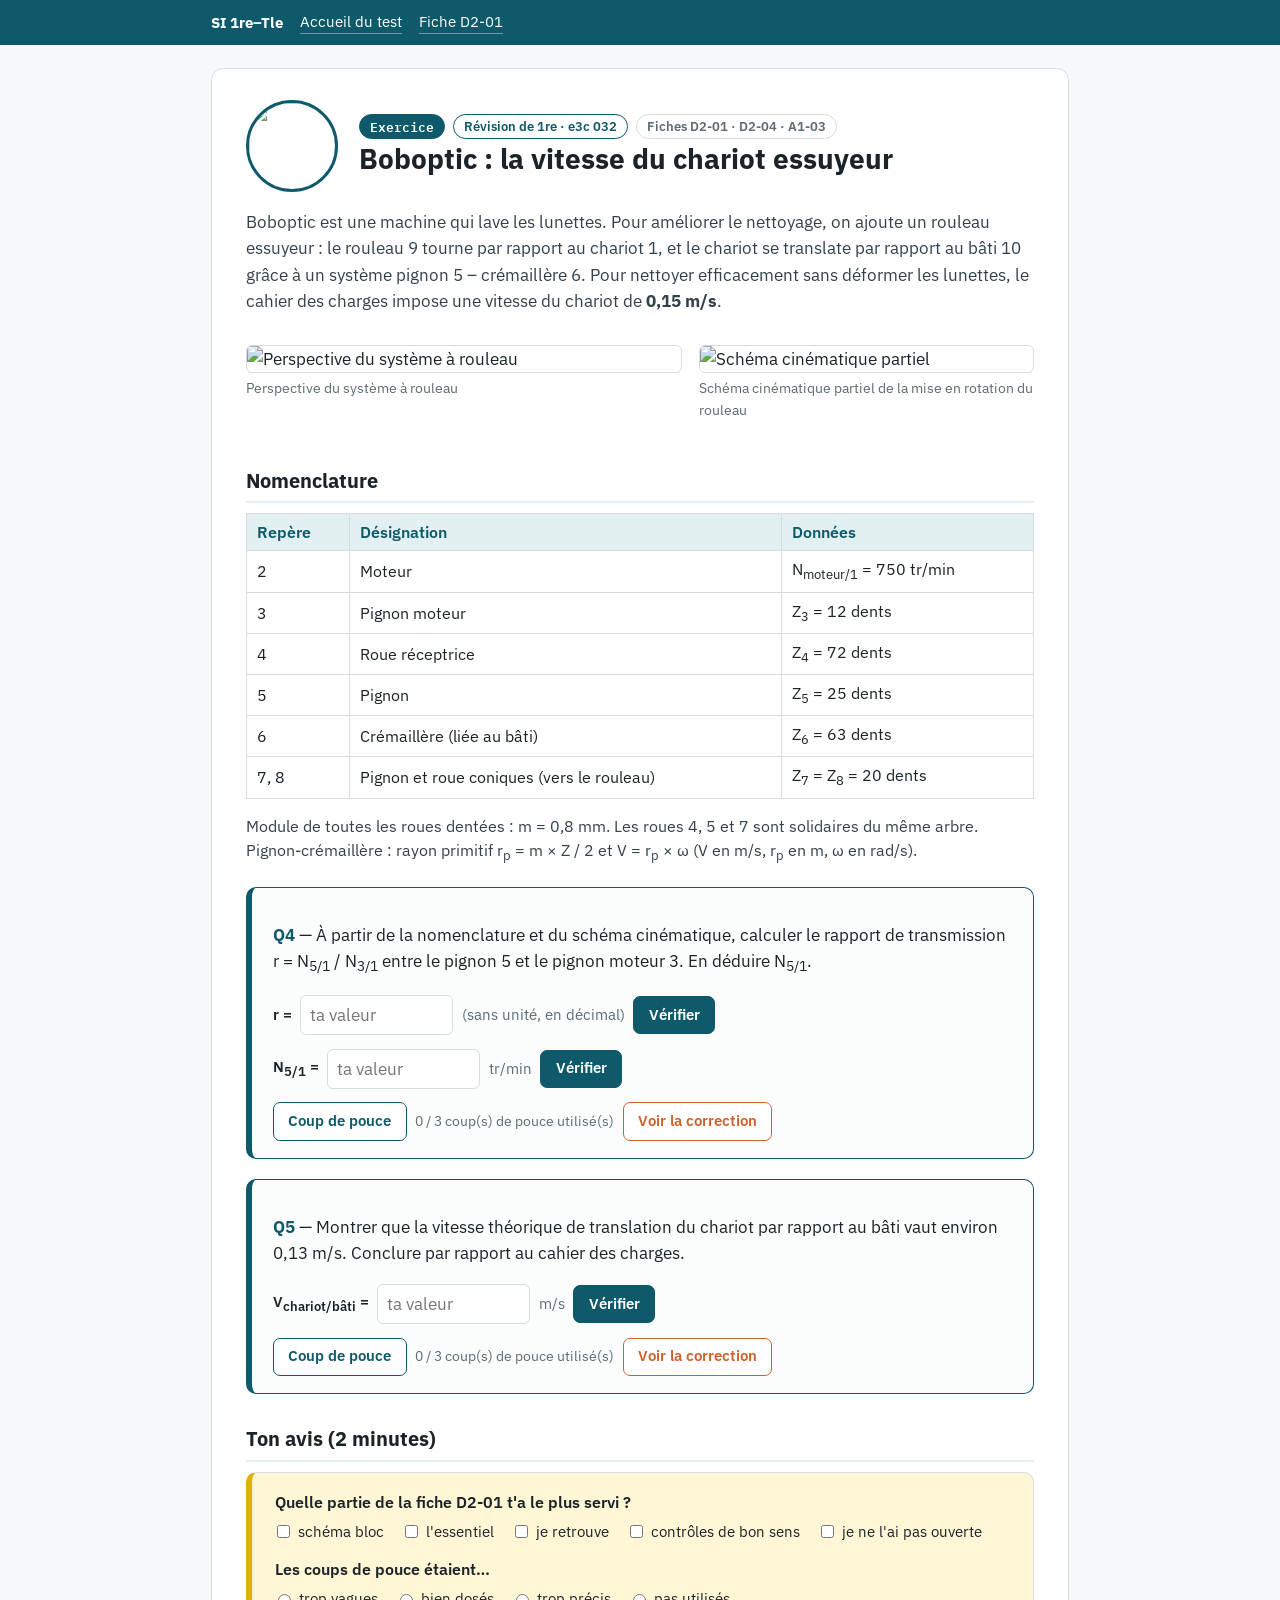
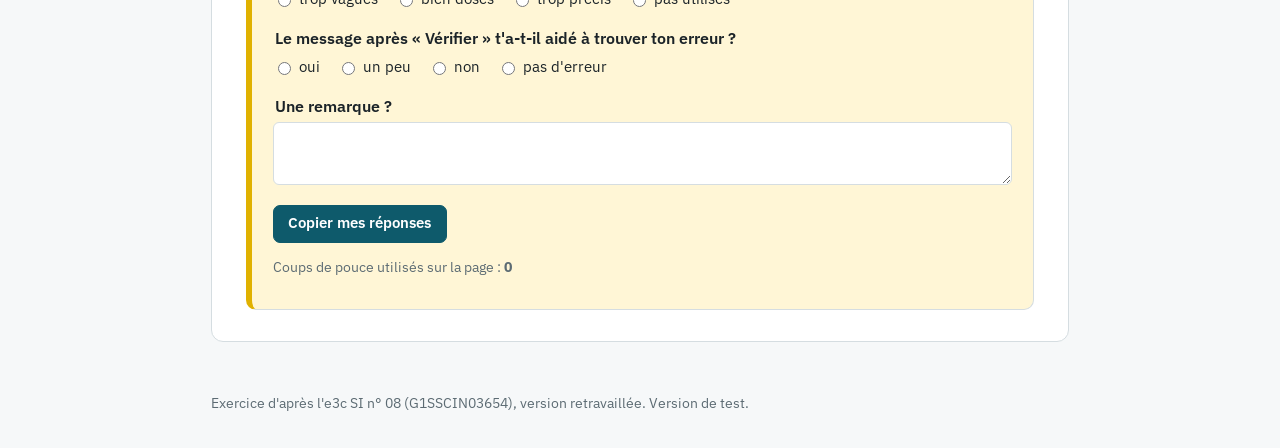
==== exo-boboptic.html @ 09e02494 "Add files via upload" ====
<!DOCTYPE html>
<html lang="fr">
<head>
<meta charset="utf-8">
<meta name="viewport" content="width=device-width, initial-scale=1">
<title>Exercice — Boboptic : vitesse du chariot</title>
<link href="https://fonts.googleapis.com/css2?family=IBM+Plex+Sans:wght@400;600;700&family=IBM+Plex+Mono:wght@500&display=swap" rel="stylesheet">
<link rel="stylesheet" href="exo.css">
</head>
<body>
<header class="top"><div class="top-in"><span class="brand">SI 1re–Tle</span><a href="index.html">Accueil du test</a><a href="fiche-d2-01.html">Fiche D2-01</a></div></header>
<main><article class="sheet">

  <div class="hero">
    <img class="avatar" src="img/android_exercice.jpg" alt="">
    <div>
      <div class="badges"><span class="badge id code">Exercice</span><span class="badge type">Révision de 1re · e3c 032</span><span class="badge">Fiches D2-01 · D2-04 · A1-03</span></div>
      <h1>Boboptic : la vitesse du chariot essuyeur</h1>
    </div>
  </div>

  <p class="context">Boboptic est une machine qui lave les lunettes. Pour améliorer le nettoyage, on ajoute un rouleau essuyeur : le rouleau 9 tourne par rapport au chariot 1, et le chariot se translate par rapport au bâti 10 grâce à un système pignon 5 – crémaillère 6. Pour nettoyer efficacement sans déformer les lunettes, le cahier des charges impose une vitesse du chariot de <b>0,15 m/s</b>.</p>

  <div class="figs">
    <figure><img src="img/boboptic_perspective.png" alt="Perspective du système à rouleau"><figcaption>Perspective du système à rouleau</figcaption></figure>
    <figure><img src="img/boboptic_schema.png" alt="Schéma cinématique partiel"><figcaption>Schéma cinématique partiel de la mise en rotation du rouleau</figcaption></figure>
  </div>

  <h2>Nomenclature</h2>
  <table class="data">
    <tr><th>Repère</th><th>Désignation</th><th>Données</th></tr>
    <tr><td>2</td><td>Moteur</td><td>N<sub>moteur/1</sub> = 750 tr/min</td></tr>
    <tr><td>3</td><td>Pignon moteur</td><td>Z<sub>3</sub> = 12 dents</td></tr>
    <tr><td>4</td><td>Roue réceptrice</td><td>Z<sub>4</sub> = 72 dents</td></tr>
    <tr><td>5</td><td>Pignon</td><td>Z<sub>5</sub> = 25 dents</td></tr>
    <tr><td>6</td><td>Crémaillère (liée au bâti)</td><td>Z<sub>6</sub> = 63 dents</td></tr>
    <tr><td>7, 8</td><td>Pignon et roue coniques (vers le rouleau)</td><td>Z<sub>7</sub> = Z<sub>8</sub> = 20 dents</td></tr>
  </table>
  <p class="context" style="font-size:.92rem">Module de toutes les roues dentées : m = 0,8 mm. Les roues 4, 5 et 7 sont solidaires du même arbre. Pignon-crémaillère : rayon primitif r<sub>p</sub> = m × Z / 2 et V = r<sub>p</sub> × ω (V en m/s, r<sub>p</sub> en m, ω en rad/s).</p>

  <!-- Q4 -->
  <section class="question" data-q="q4">
    <p><span class="qn">Q4</span> — À partir de la nomenclature et du schéma cinématique, calculer le rapport de transmission r = N<sub>5/1</sub> / N<sub>3/1</sub> entre le pignon 5 et le pignon moteur 3. En déduire N<sub>5/1</sub>.</p>
    <div class="answer">
      <label for="r4">r =</label><input id="r4" data-k="r" inputmode="decimal" placeholder="ta valeur"><span class="unit">(sans unité, en décimal)</span>
      <button class="btn check-btn" type="button" data-k="r">Vérifier</button>
    </div>
    <div class="answer">
      <label for="n5">N<sub>5/1</sub> =</label><input id="n5" data-k="n5" inputmode="decimal" placeholder="ta valeur"><span class="unit">tr/min</span>
      <button class="btn check-btn" type="button" data-k="n5">Vérifier</button>
    </div>
    <div class="tools">
      <button class="btn ghost hint-btn" type="button">Coup de pouce</button><span class="counter hint-count"></span>
      <button class="btn warn corr-btn" type="button">Voir la correction</button>
    </div>
    <div class="feedback"></div>
    <div class="correction">
      <h3>Correction</h3>
      <ol>
        <li>Le pignon moteur 3 (12 dents) entraîne la roue 4 (72 dents). La roue 4 est solidaire du pignon 5 : N<sub>5/1</sub> = N<sub>4/1</sub>.</li>
        <li><math><mi>r</mi><mo>=</mo><mfrac><msub><mi>N</mi><mrow><mn>5</mn><mo>/</mo><mn>1</mn></mrow></msub><msub><mi>N</mi><mrow><mn>3</mn><mo>/</mo><mn>1</mn></mrow></msub></mfrac><mo>=</mo><mfrac><msub><mi>Z</mi><mn>3</mn></msub><msub><mi>Z</mi><mn>4</mn></msub></mfrac><mo>=</mo><mfrac><mn>12</mn><mn>72</mn></mfrac><mo>=</mo><mfrac><mn>1</mn><mn>6</mn></mfrac><mo>≈</mo><mn>0,167</mn></math></li>
        <li><math><msub><mi>N</mi><mrow><mn>5</mn><mo>/</mo><mn>1</mn></mrow></msub><mo>=</mo><mi>r</mi><mo>×</mo><msub><mi>N</mi><mrow><mn>3</mn><mo>/</mo><mn>1</mn></mrow></msub><mo>=</mo><mfrac><mn>1</mn><mn>6</mn></mfrac><mo>×</mo><mn>750</mn><mo>=</mo><mn>125</mn><mtext> tr/min</mtext></math></li>
      </ol>
      <div class="check"><b>✓ Contrôle de bon sens :</b> r &lt; 1 et le pignon 5 tourne moins vite que le moteur (125 &lt; 750 tr/min) : c'est un réducteur, cohérent avec une petite roue (12 dents) qui entraîne une grande (72 dents).</div>
      <p class="renvoi">Pour revoir : <a href="fiche-d2-01.html#formules">fiche D2-01, formule F1</a> · <a href="fiche-d2-01.html#controles">contrôle K1</a></p>
    </div>
  </section>

  <!-- Q5 -->
  <section class="question" data-q="q5">
    <p><span class="qn">Q5</span> — Montrer que la vitesse théorique de translation du chariot par rapport au bâti vaut environ 0,13 m/s. Conclure par rapport au cahier des charges.</p>
    <div class="answer">
      <label for="v5">V<sub>chariot/bâti</sub> =</label><input id="v5" data-k="v" inputmode="decimal" placeholder="ta valeur"><span class="unit">m/s</span>
      <button class="btn check-btn" type="button" data-k="v">Vérifier</button>
    </div>
    <div class="tools">
      <button class="btn ghost hint-btn" type="button">Coup de pouce</button><span class="counter hint-count"></span>
      <button class="btn warn corr-btn" type="button">Voir la correction</button>
    </div>
    <div class="feedback"></div>
    <div class="correction">
      <h3>Correction</h3>
      <ol>
        <li>Vitesse angulaire du pignon 5 : <math><msub><mi>ω</mi><mrow><mn>5</mn><mo>/</mo><mn>1</mn></mrow></msub><mo>=</mo><mn>125</mn><mo>×</mo><mfrac><mrow><mn>2</mn><mi>π</mi></mrow><mn>60</mn></mfrac><mo>≈</mo><mn>13,1</mn><mtext> rad/s</mtext></math></li>
        <li>Rayon primitif du pignon 5 : <math><msub><mi>r</mi><mi mathvariant="normal">p</mi></msub><mo>=</mo><mfrac><mrow><mi>m</mi><mo>×</mo><msub><mi>Z</mi><mn>5</mn></msub></mrow><mn>2</mn></mfrac><mo>=</mo><mfrac><mrow><mn>0,8</mn><mo>×</mo><mn>25</mn></mrow><mn>2</mn></mfrac><mo>=</mo><mn>10</mn><mtext> mm</mtext><mo>=</mo><mn>0,010</mn><mtext> m</mtext></math></li>
        <li><math><mi>V</mi><mo>=</mo><msub><mi>r</mi><mi mathvariant="normal">p</mi></msub><mo>×</mo><msub><mi>ω</mi><mrow><mn>5</mn><mo>/</mo><mn>1</mn></mrow></msub><mo>=</mo><mn>0,010</mn><mo>×</mo><mn>13,1</mn><mo>≈</mo><mn>0,131</mn><mtext> m/s</mtext></math></li>
      </ol>
      <div class="check"><b>✓ Contrôle et conclusion :</b> 0,13 m/s est inférieur aux 0,15 m/s exigés : avec ces engrenages, l'exigence de vitesse n'est pas respectée (écart d'environ 13 %).</div>
      <p class="renvoi">Pour revoir : conversion tr/min → rad/s (fiche A1-03, bientôt en ligne) · pignon-crémaillère (fiche D2-04, bientôt en ligne)</p>
    </div>
  </section>

  <h2>Ton avis (2 minutes)</h2>
  <form class="survey" id="survey" onsubmit="return false">
    <fieldset><legend>Quelle partie de la fiche D2-01 t'a le plus servi ?</legend>
      <label><input type="checkbox" value="schéma bloc">schéma bloc</label><label><input type="checkbox" value="l'essentiel">l'essentiel</label><label><input type="checkbox" value="je retrouve">je retrouve</label><label><input type="checkbox" value="contrôles">contrôles de bon sens</label><label><input type="checkbox" value="pas ouverte">je ne l'ai pas ouverte</label></fieldset>
    <fieldset><legend>Les coups de pouce étaient…</legend>
      <label><input type="radio" name="h" value="trop vagues">trop vagues</label><label><input type="radio" name="h" value="bien dosés">bien dosés</label><label><input type="radio" name="h" value="trop précis">trop précis</label><label><input type="radio" name="h" value="pas utilisés">pas utilisés</label></fieldset>
    <fieldset><legend>Le message après « Vérifier » t'a-t-il aidé à trouver ton erreur ?</legend>
      <label><input type="radio" name="v" value="oui">oui</label><label><input type="radio" name="v" value="un peu">un peu</label><label><input type="radio" name="v" value="non">non</label><label><input type="radio" name="v" value="pas d'erreur">pas d'erreur</label></fieldset>
    <fieldset><legend>Une remarque ?</legend><textarea></textarea></fieldset>
    <button class="btn" type="button" id="copy-survey">Copier mes réponses</button><span class="copied" id="copied"></span>
    <textarea id="survey-out" hidden></textarea>
    <p class="counter">Coups de pouce utilisés sur la page : <b id="hint-total">0</b></p>
  </form>

</article></main>
<footer class="note">Exercice d'après l'e3c SI n° 08 (G1SSCIN03654), version retravaillée. Version de test.</footer>

<script>
window.EXO = {
  title: 'Exercice Boboptic Q4–Q5',
  avatar: 'img/android_exercice.jpg',
  penalty: '',
  questions: {
    q4: {
      hints: [
        'Sur le schéma cinématique, repère la roue que fait tourner le moteur, puis celle qui porte le pignon 5.',
        'Les roues 4, 5 et 7 sont solidaires du même arbre : elles tournent à la même vitesse. Donc N<sub>5/1</sub> = N<sub>4/1</sub>.',
        'Pour un engrenage, le rapport des vitesses (sortie sur entrée) est égal au nombre de dents de la roue menante divisé par celui de la roue menée.'
      ],
      answers: {
        r: [
          {v:0.1667, tol:0.03, ok:true, msg:'Juste : r = 12/72 = 1/6 ≈ 0,167. C’est un réducteur.'},
          {v:6, tol:0.02, msg:'⚠ Contrôle K1 : tu as écrit le rapport à l’envers. Une petite roue (12 dents) qui entraîne une grande (72 dents) fait <b>ralentir</b> : r doit être inférieur à 1.'},
          {v:0.48, tol:0.02, msg:'Le pignon 5 n’engrène pas avec le pignon moteur 3 : regarde le schéma, le pignon 3 entraîne la roue 4, qui est solidaire du pignon 5.'},
          {v:0.3472, tol:0.02, msg:'Z<sub>5</sub> n’intervient pas ici : le pignon 5 tourne avec la roue 4 (même arbre). Le rapport ne dépend que de l’engrenage 3-4.'}
        ],
        n5: [
          {v:125, tol:0.02, ok:true, msg:'Juste : N<sub>5/1</sub> = 125 tr/min. Contrôle : le pignon 5 tourne bien moins vite que le moteur (750 tr/min).'},
          {v:4500, tol:0.02, msg:'⚠ Contrôle K1 : avec un réducteur, la sortie doit tourner <b>moins vite</b> que le moteur. Le rapport est à l’envers.'},
          {v:360, tol:0.02, msg:'Tu as utilisé le pignon 5 dans l’engrenage : relis le schéma, c’est la roue 4 qui engrène avec le pignon moteur.'}
        ]
      }
    },
    q5: {
      hints: [
        'La formule V = r<sub>p</sub> × ω demande ω en rad/s : convertis d’abord les 125 tr/min (un tour = 2π rad, une minute = 60 s).',
        'Calcule le rayon primitif du pignon 5 avec r<sub>p</sub> = m × Z<sub>5</sub> / 2, puis passe-le en mètres.',
        'Applique V = r<sub>p</sub> × ω<sub>5/1</sub>, puis compare à 0,15 m/s.'
      ],
      answers: {
        v: [
          {v:0.131, tol:0.04, ok:true, msg:'Juste : V ≈ 0,13 m/s. N’oublie pas de conclure : c’est moins que les 0,15 m/s exigés.'},
          {v:1.25, tol:0.02, msg:'Tu as utilisé 125 tr/min directement : la formule demande ω en <b>rad/s</b>. ⚠ Contrôle : 125 tr/min ≈ 13 rad/s (environ 10 fois moins).'},
          {v:0.2618, tol:0.02, msg:'Tu trouves le double : tu as utilisé m × Z<sub>5</sub> (le diamètre primitif) au lieu de m × Z<sub>5</sub> / 2 (le rayon).'},
          {v:130.9, tol:0.02, msg:'Ton résultat est 1 000 fois trop grand : le rayon doit être en <b>mètres</b> (10 mm = 0,010 m). Un chariot à 130 m/s, ce serait absurde !'},
          {v:0.785, tol:0.02, msg:'Tu as pris la vitesse du moteur (750 tr/min) : c’est le pignon 5 qui engrène avec la crémaillère, il tourne à 125 tr/min (question Q4).'},
          {v:0.3299, tol:0.02, msg:'Tu as pris Z<sub>6</sub> (la crémaillère) : le rayon primitif est celui du <b>pignon 5</b>, Z<sub>5</sub> = 25 dents.'}
        ]
      }
    }
  }
};
</script>
<script src="exo.js"></script>
</body>
</html>
---- exo.css ----
:root{
  --dom:#0e5a6b; --dom-l:#e3f0f2; --ink:#1b2328; --mute:#5c6b73; --line:#d5dde1; --bg:#f6f8f9;
  --ess:#fff6d6; --ess-b:#e0b100; --ret:#e8f5ec; --ret-b:#2e8b57; --ctl:#fdeee6; --ctl-b:#d0602a;
  --ok:#e8f5ec; --ok-b:#2e8b57; --ko:#fdeee6; --ko-b:#d0602a;
}
*{box-sizing:border-box}
html{font-size:17px}
body{margin:0;background:var(--bg);color:var(--ink);font-family:"IBM Plex Sans",system-ui,sans-serif;line-height:1.55}
a{color:var(--dom)}
.code{font-family:"IBM Plex Mono",ui-monospace,monospace;font-size:.8rem}
math{font-size:1.1em}

.top{background:var(--dom);color:#fff}
.top-in{max-width:900px;margin:0 auto;padding:.6rem 1.25rem;display:flex;gap:1rem;align-items:center;flex-wrap:wrap;font-size:.88rem}
.top a{color:#fff;text-decoration:none;border-bottom:1px solid rgba(255,255,255,.4)}
.brand{font-weight:700}
main{max-width:900px;margin:0 auto;padding:1.4rem 1.25rem 3rem}
.sheet{background:#fff;border:1px solid var(--line);border-radius:12px;padding:1.8rem 2rem}
@media (max-width:640px){.sheet{padding:1.2rem 1rem}}

.hero{display:flex;gap:1.2rem;align-items:center;margin-bottom:1rem}
.avatar{flex:none;width:92px;height:92px;border-radius:50%;object-fit:cover;object-position:center 20%;border:3px solid var(--dom);background:#fff}
.hero h1{font-size:1.65rem;line-height:1.2;margin:.15rem 0}
.badges{display:flex;gap:.45rem;flex-wrap:wrap}
.badge{border-radius:999px;padding:.1rem .6rem;font-size:.76rem;font-weight:600;border:1px solid var(--line);color:var(--mute);background:#fff}
.badge.id{background:var(--dom);border-color:var(--dom);color:#fff}
.badge.type{color:var(--dom);border-color:var(--dom)}

h2{font-size:1.15rem;margin:1.8rem 0 .6rem;padding-bottom:.3rem;border-bottom:2px solid var(--dom-l)}
.context{color:#33424a}
table.data{border-collapse:collapse;font-size:.92rem;margin:.6rem 0;width:100%}
table.data th,table.data td{border:1px solid var(--line);padding:.35rem .6rem;text-align:left}
table.data th{background:var(--dom-l);color:var(--dom);font-weight:600}
figure{margin:.8rem 0}
figure img{max-width:100%;height:auto;display:block;border:1px solid var(--line);border-radius:6px}
figcaption{font-size:.82rem;color:var(--mute);margin-top:.3rem}
.figs{display:grid;grid-template-columns:1.3fr 1fr;gap:1rem;align-items:start}
@media (max-width:680px){.figs{grid-template-columns:1fr}}

.question{border:1px solid var(--dom);border-left:6px solid var(--dom);border-radius:10px;padding:1rem 1.2rem;margin:1.2rem 0;background:#fbfdfd}
.question .qn{font-weight:700;color:var(--dom)}
.answer{display:flex;flex-wrap:wrap;gap:.5rem;align-items:center;margin-top:.8rem}
.answer label{font-size:.9rem;font-weight:600}
.answer input{font:inherit;width:9rem;padding:.35rem .5rem;border:1px solid var(--line);border-radius:6px}
.answer .unit{font-size:.9rem;color:var(--mute)}
.btn{font:inherit;font-size:.86rem;font-weight:600;padding:.4rem .85rem;border-radius:7px;border:1px solid var(--dom);background:var(--dom);color:#fff;cursor:pointer}
.btn.ghost{background:#fff;color:var(--dom)}
.btn.warn{background:#fff;color:var(--ctl-b);border-color:var(--ctl-b)}
.tools{display:flex;flex-wrap:wrap;gap:.5rem;margin-top:.8rem;align-items:center}
.counter{font-size:.82rem;color:var(--mute)}

.bubble{display:flex;gap:.8rem;align-items:flex-start;margin-top:.8rem}
.bubble img{flex:none;width:52px;height:52px;border-radius:50%;object-fit:cover;object-position:center 20%;border:2px solid var(--dom)}
.bubble .txt{position:relative;background:var(--dom-l);border-radius:10px;padding:.6rem .9rem;font-size:.95rem}
.bubble .txt::before{content:"";position:absolute;left:-8px;top:16px;border:8px solid transparent;border-right-color:var(--dom-l);border-left:0}
.bubble.ok .txt{background:var(--ok)}.bubble.ok .txt::before{border-right-color:var(--ok)}
.bubble.ko .txt{background:var(--ko)}.bubble.ko .txt::before{border-right-color:var(--ko)}
.bubble .who{display:block;font-size:.72rem;font-weight:700;color:var(--dom);text-transform:uppercase;letter-spacing:.04em;margin-bottom:.1rem}

.correction{display:none;border:1px solid var(--line);border-left:6px solid var(--ret-b);background:var(--ret);border-radius:10px;padding:.9rem 1.1rem;margin-top:.8rem}
.correction.open{display:block}
.correction h3{margin:.1rem 0 .4rem;font-size:1rem;color:var(--ret-b)}
.correction ol{margin:.3rem 0;padding-left:1.2rem}
.check{background:#fff;border:1px solid var(--line);border-radius:6px;padding:.5rem .8rem;margin-top:.6rem;font-size:.93rem}
.check b{color:var(--ret-b)}
.tri{width:1rem;height:1rem;vertical-align:-2px}
.renvoi{font-size:.88rem;margin-top:.5rem}

.survey{background:var(--ess);border:1px solid var(--line);border-left:6px solid var(--ess-b);border-radius:10px;padding:1rem 1.2rem}
.survey fieldset{border:none;margin:0 0 .7rem;padding:0}
.survey legend{font-weight:600;font-size:.93rem;margin-bottom:.2rem}
.survey label{display:inline-flex;gap:.3rem;align-items:center;margin:.1rem 1rem .1rem 0;font-size:.9rem}
.survey textarea{width:100%;font:inherit;font-size:.9rem;border:1px solid var(--line);border-radius:6px;padding:.4rem .5rem;min-height:3.2rem}
.copied{font-size:.85rem;color:var(--ret-b);margin-left:.5rem}

.cards{display:grid;grid-template-columns:repeat(auto-fit,minmax(240px,1fr));gap:1rem}
.card{display:flex;gap:.8rem;align-items:center;border:1px solid var(--line);border-radius:12px;padding:1rem;text-decoration:none;color:var(--ink);background:#fff}
.card:hover{border-color:var(--dom)}
.card img{width:64px;height:64px;border-radius:50%;object-fit:cover;object-position:center 20%;border:2px solid var(--dom)}
.card b{display:block;color:var(--dom)}
.card span{font-size:.86rem;color:var(--mute)}
footer.note{max-width:900px;margin:0 auto;padding:0 1.25rem 2rem;font-size:.8rem;color:var(--mute)}
@media print{.top,.tools,.answer,.survey,.bubble{display:none!important}.correction{display:block!important}body{background:#fff}.sheet{border:none}}
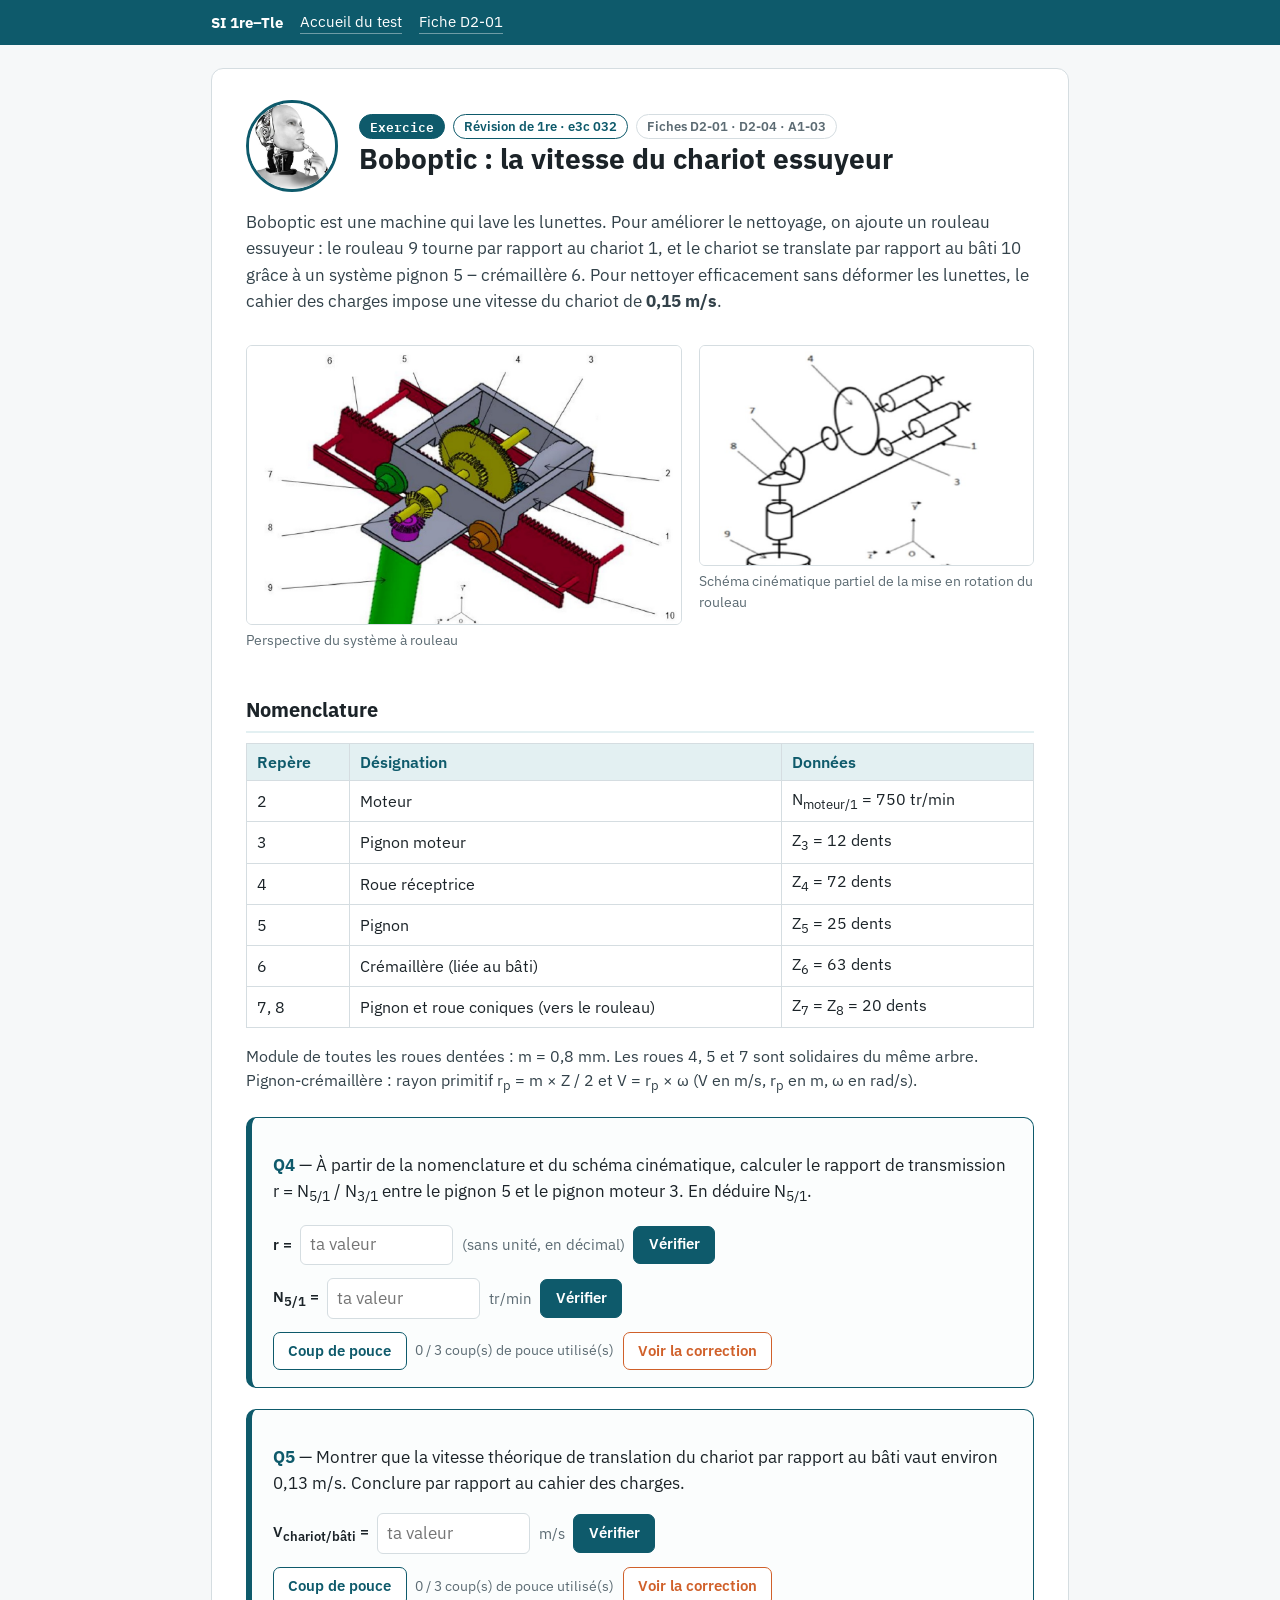
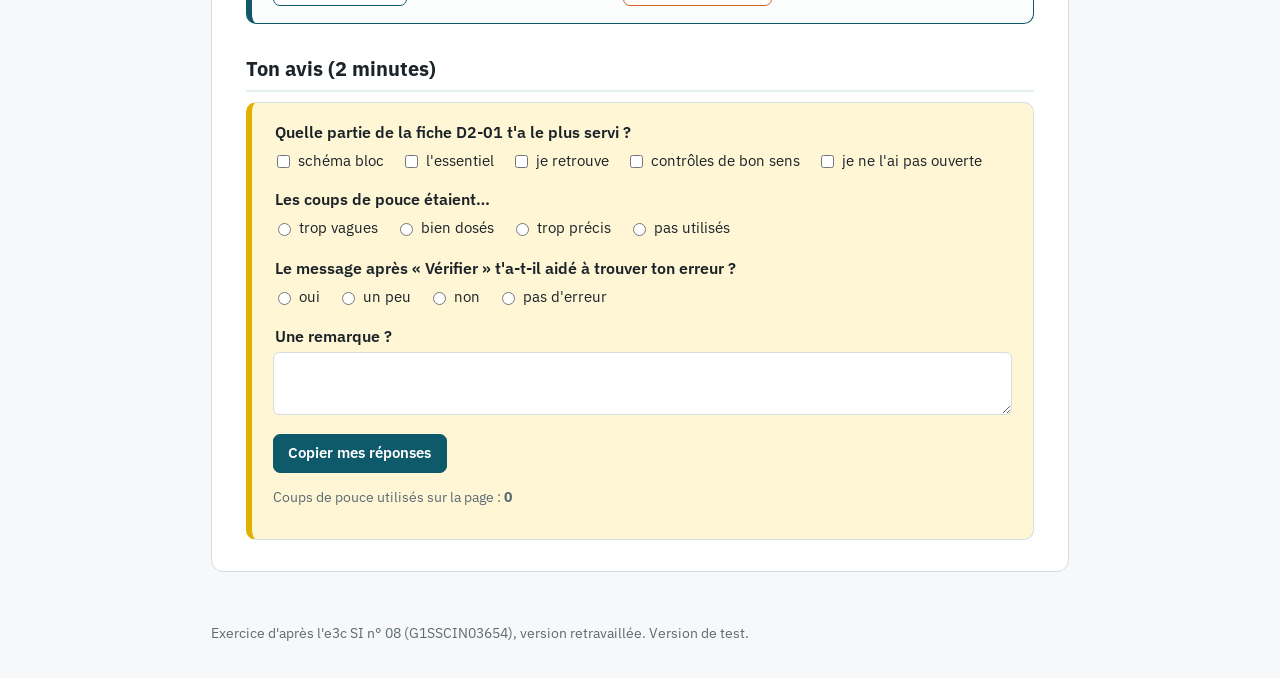
==== commit f7c17a5e: "Add files via upload" ====
--- a/exo-boboptic.html
+++ b/exo-boboptic.html
@@ -12,7 +12,7 @@
 <main><article class="sheet">
 
   <div class="hero">
-    <img class="avatar" src="img/android_exercice.jpg" alt="">
+    <img class="avatar" src="[data-uri]" alt="">
     <div>
       <div class="badges"><span class="badge id code">Exercice</span><span class="badge type">Révision de 1re · e3c 032</span><span class="badge">Fiches D2-01 · D2-04 · A1-03</span></div>
       <h1>Boboptic : la vitesse du chariot essuyeur</h1>
@@ -22,8 +22,8 @@
   <p class="context">Boboptic est une machine qui lave les lunettes. Pour améliorer le nettoyage, on ajoute un rouleau essuyeur : le rouleau 9 tourne par rapport au chariot 1, et le chariot se translate par rapport au bâti 10 grâce à un système pignon 5 – crémaillère 6. Pour nettoyer efficacement sans déformer les lunettes, le cahier des charges impose une vitesse du chariot de <b>0,15 m/s</b>.</p>
 
   <div class="figs">
-    <figure><img src="img/boboptic_perspective.png" alt="Perspective du système à rouleau"><figcaption>Perspective du système à rouleau</figcaption></figure>
-    <figure><img src="img/boboptic_schema.png" alt="Schéma cinématique partiel"><figcaption>Schéma cinématique partiel de la mise en rotation du rouleau</figcaption></figure>
+    <figure><img src="[data-uri]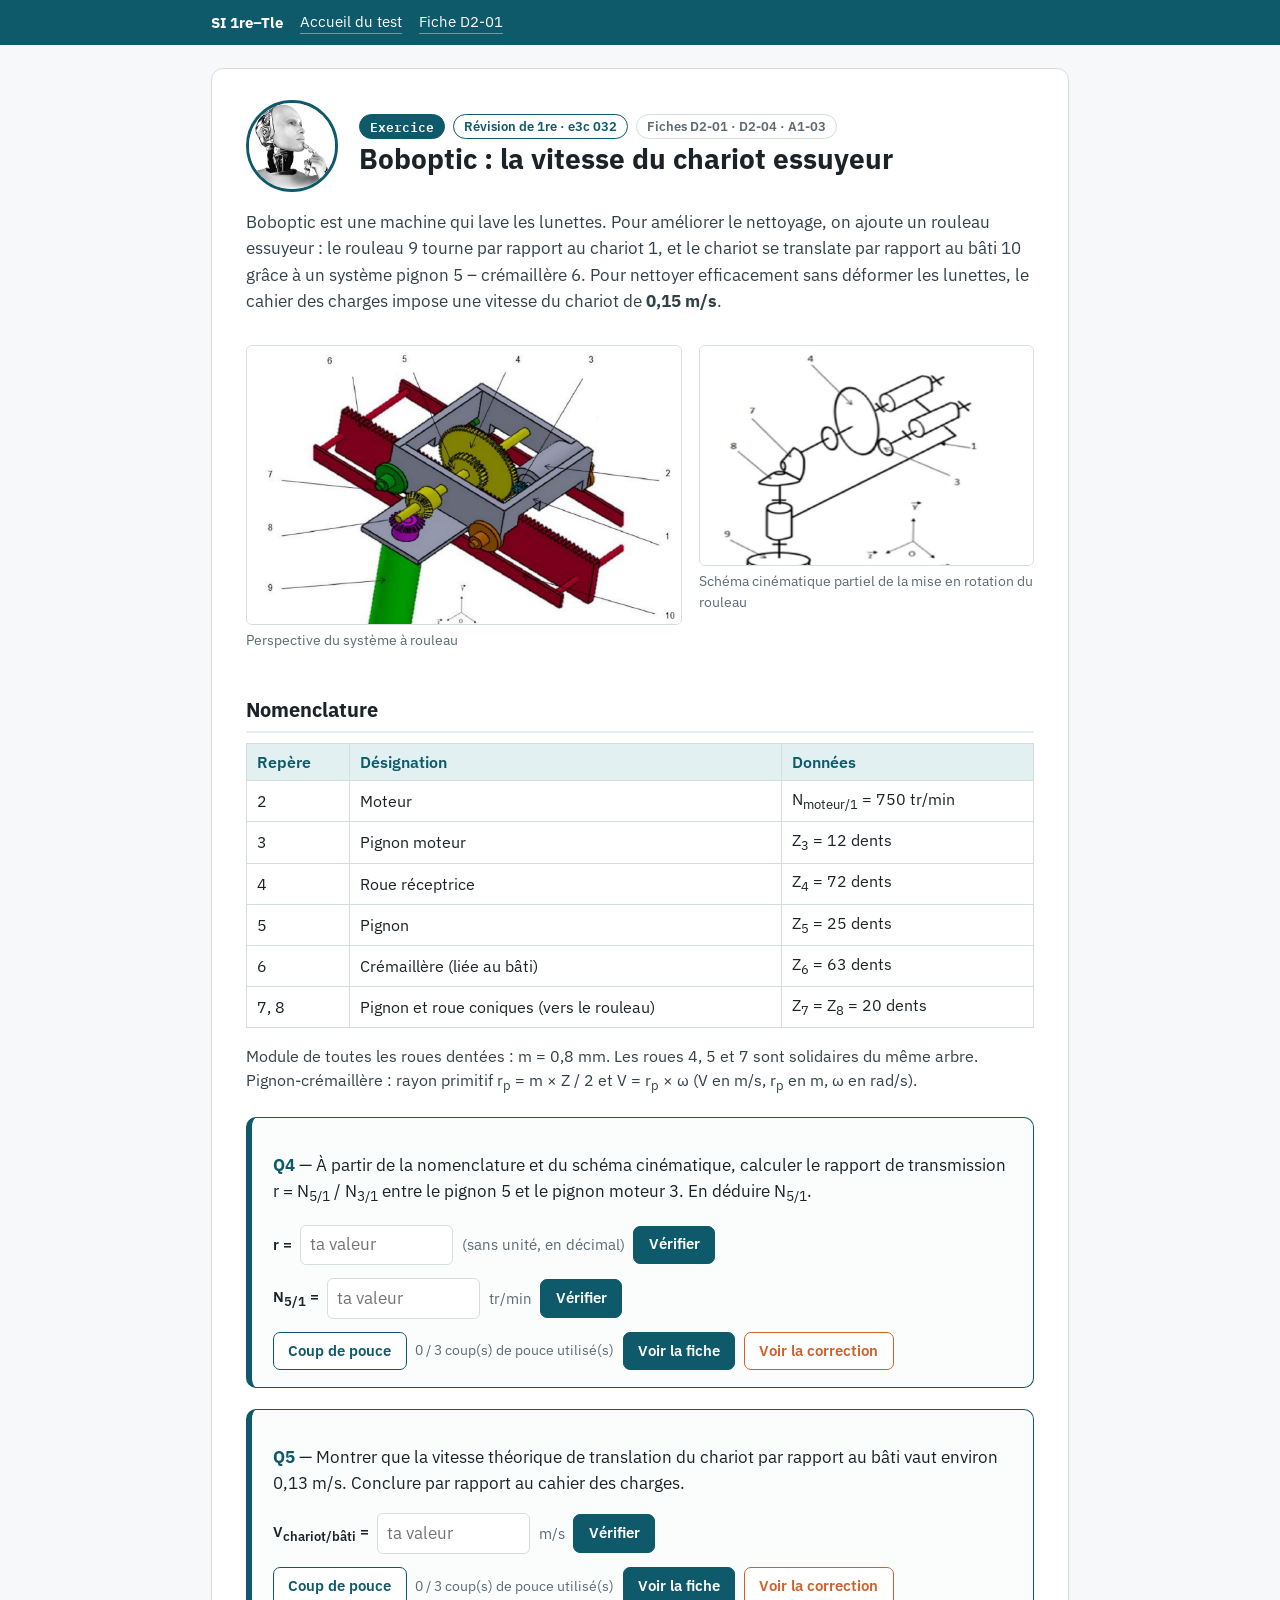
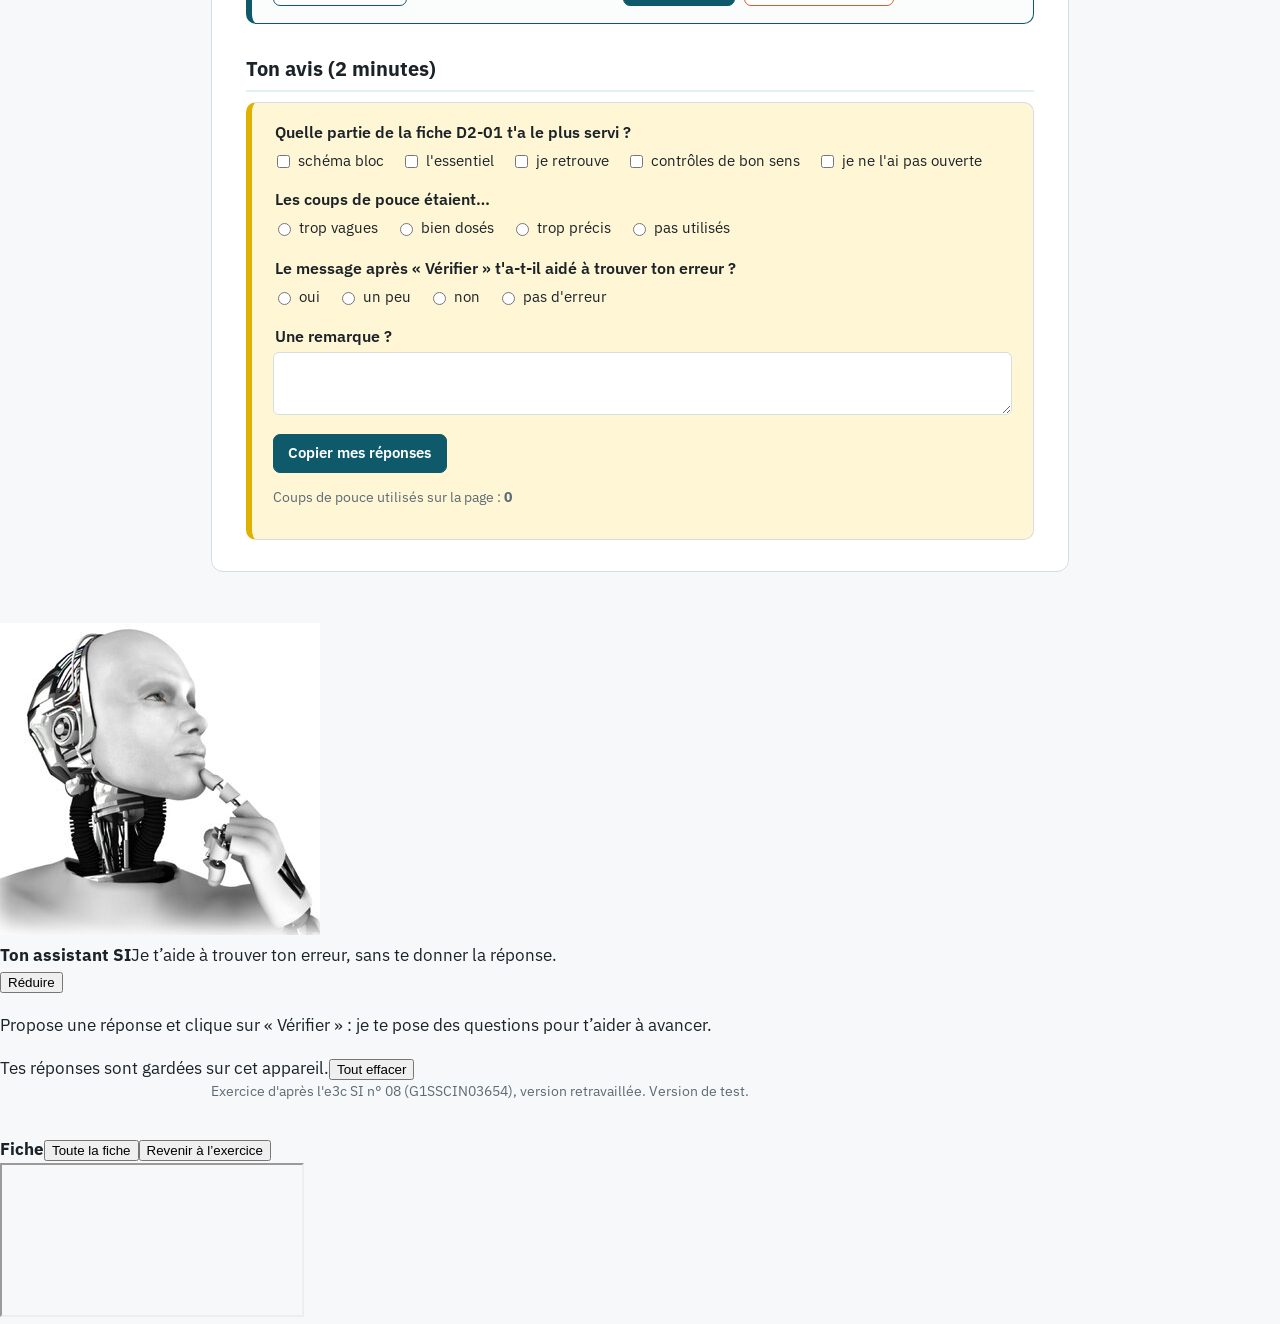
==== commit b1703a24: "Add files via upload" ====
--- a/exo-boboptic.html
+++ b/exo-boboptic.html
@@ -22,8 +22,8 @@
   <p class="context">Boboptic est une machine qui lave les lunettes. Pour améliorer le nettoyage, on ajoute un rouleau essuyeur : le rouleau 9 tourne par rapport au chariot 1, et le chariot se translate par rapport au bâti 10 grâce à un système pignon 5 – crémaillère 6. Pour nettoyer efficacement sans déformer les lunettes, le cahier des charges impose une vitesse du chariot de <b>0,15 m/s</b>.</p>
 
   <div class="figs">
-    <figure><img src="[data-uri]" alt="Perspective du système à rouleau"><figcaption>Perspective du système à rouleau</figcaption></figure>
-    <figure><img src="[data-uri]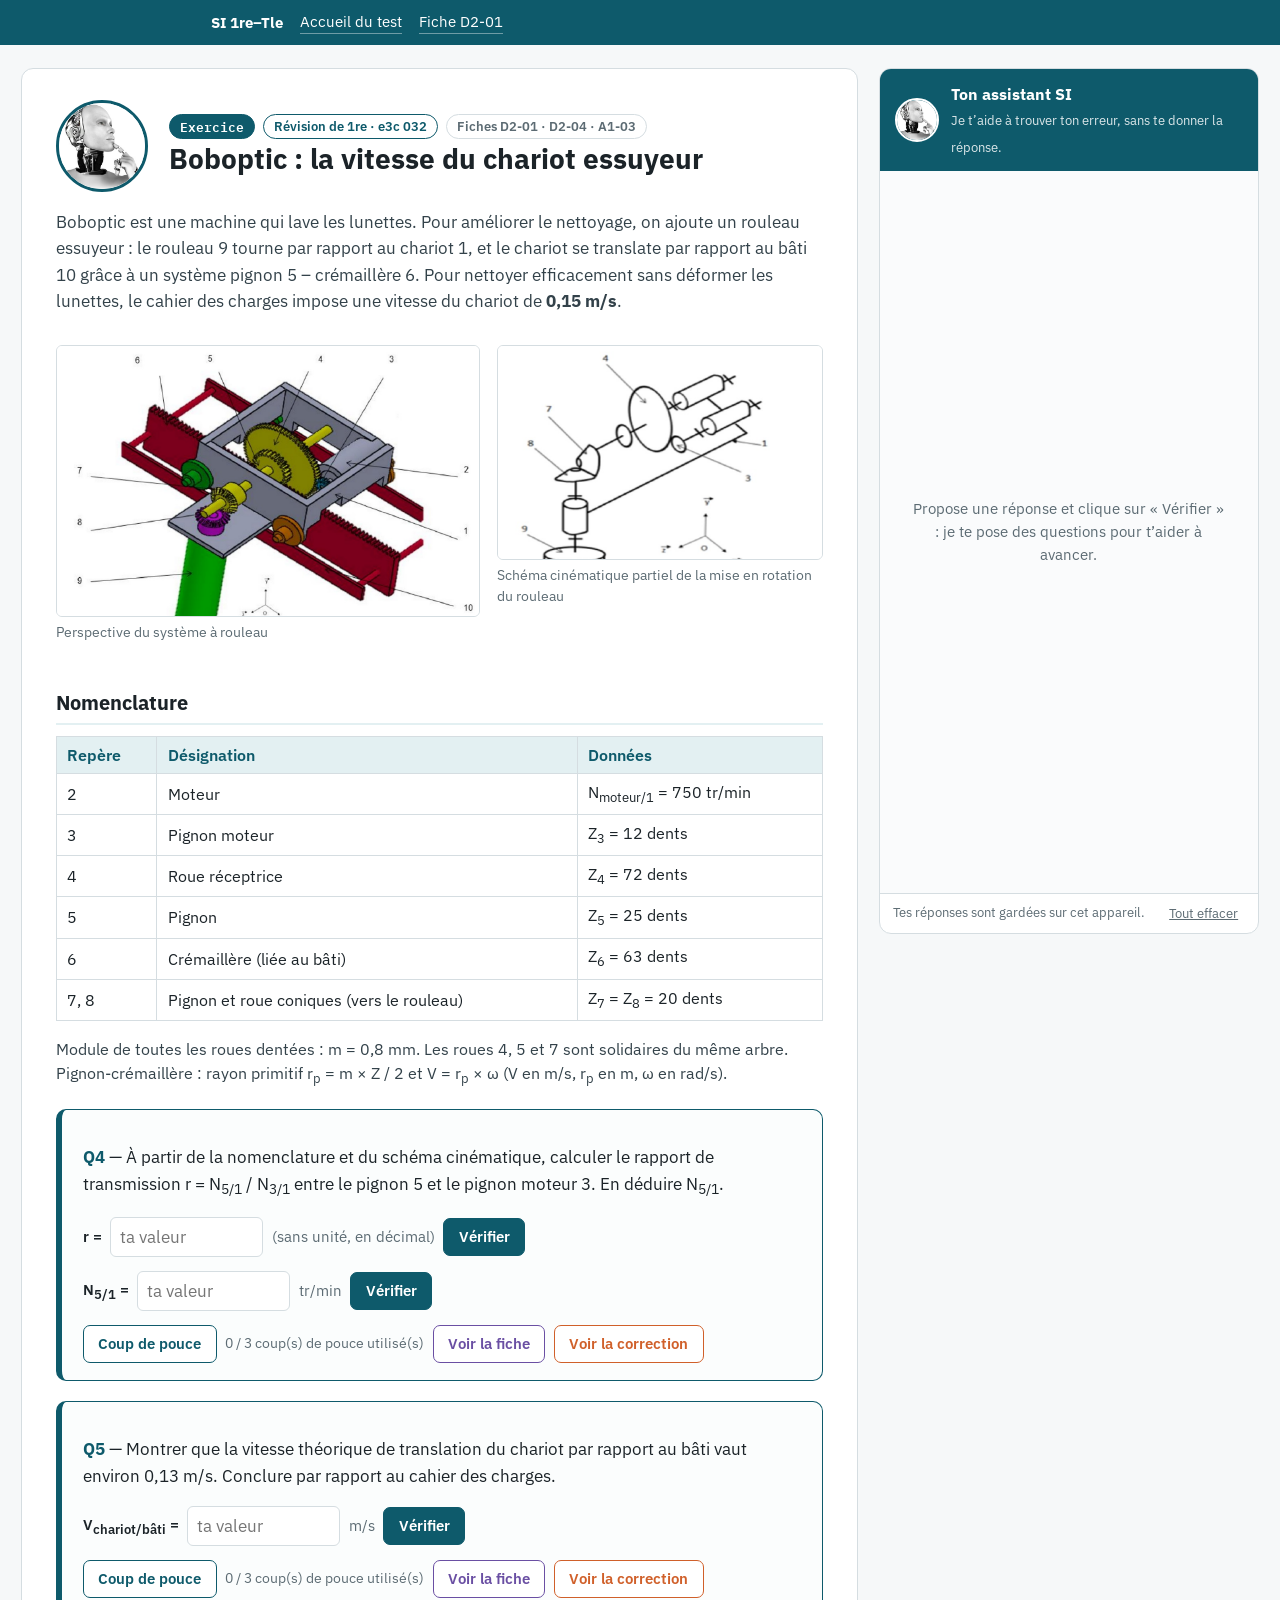
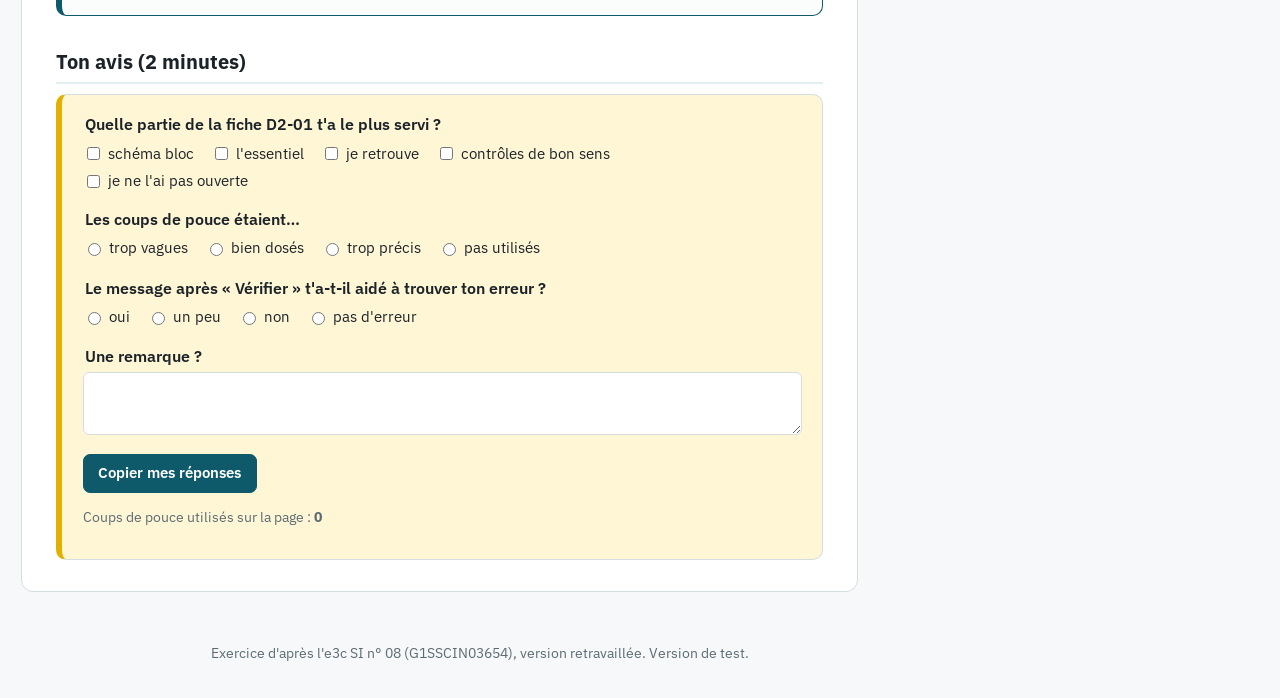
==== commit fd895fa3: "Add files via upload" ====
--- a/exo-boboptic.html
+++ b/exo-boboptic.html
@@ -5,7 +5,133 @@
 <meta name="viewport" content="width=device-width, initial-scale=1">
 <title>Exercice — Boboptic : vitesse du chariot</title>
 <link href="https://fonts.googleapis.com/css2?family=IBM+Plex+Sans:wght@400;600;700&family=IBM+Plex+Mono:wght@500&display=swap" rel="stylesheet">
-<link rel="stylesheet" href="exo.css">
+<style>
+:root{
+  --dom:#0e5a6b; --dom-l:#e3f0f2; --ink:#1b2328; --mute:#5c6b73; --line:#d5dde1; --bg:#f6f8f9;
+  --ess:#fff6d6; --ess-b:#e0b100; --ret:#e8f5ec; --ret-b:#2e8b57; --ctl:#fdeee6; --ctl-b:#d0602a;
+  --ok:#e8f5ec; --ok-b:#2e8b57; --ko:#fdeee6; --ko-b:#d0602a;
+}
+*{box-sizing:border-box}
+html{font-size:17px}
+body{margin:0;background:var(--bg);color:var(--ink);font-family:"IBM Plex Sans",system-ui,sans-serif;line-height:1.55}
+a{color:var(--dom)}
+.code{font-family:"IBM Plex Mono",ui-monospace,monospace;font-size:.8rem}
+math{font-size:1.1em}
+
+.top{background:var(--dom);color:#fff}
+.top-in{max-width:900px;margin:0 auto;padding:.6rem 1.25rem;display:flex;gap:1rem;align-items:center;flex-wrap:wrap;font-size:.88rem}
+.top a{color:#fff;text-decoration:none;border-bottom:1px solid rgba(255,255,255,.4)}
+.brand{font-weight:700}
+main{max-width:900px;margin:0 auto;padding:1.4rem 1.25rem 3rem}
+.sheet{background:#fff;border:1px solid var(--line);border-radius:12px;padding:1.8rem 2rem}
+@media (max-width:640px){.sheet{padding:1.2rem 1rem}}
+
+.hero{display:flex;gap:1.2rem;align-items:center;margin-bottom:1rem}
+.avatar{flex:none;width:92px;height:92px;border-radius:50%;object-fit:cover;object-position:center 20%;border:3px solid var(--dom);background:#fff}
+.hero h1{font-size:1.65rem;line-height:1.2;margin:.15rem 0}
+.badges{display:flex;gap:.45rem;flex-wrap:wrap}
+.badge{border-radius:999px;padding:.1rem .6rem;font-size:.76rem;font-weight:600;border:1px solid var(--line);color:var(--mute);background:#fff}
+.badge.id{background:var(--dom);border-color:var(--dom);color:#fff}
+.badge.type{color:var(--dom);border-color:var(--dom)}
+
+h2{font-size:1.15rem;margin:1.8rem 0 .6rem;padding-bottom:.3rem;border-bottom:2px solid var(--dom-l)}
+.context{color:#33424a}
+table.data{border-collapse:collapse;font-size:.92rem;margin:.6rem 0;width:100%}
+table.data th,table.data td{border:1px solid var(--line);padding:.35rem .6rem;text-align:left}
+table.data th{background:var(--dom-l);color:var(--dom);font-weight:600}
+figure{margin:.8rem 0}
+figure img{max-width:100%;height:auto;display:block;border:1px solid var(--line);border-radius:6px}
+figcaption{font-size:.82rem;color:var(--mute);margin-top:.3rem}
+.figs{display:grid;grid-template-columns:1.3fr 1fr;gap:1rem;align-items:start}
+@media (max-width:680px){.figs{grid-template-columns:1fr}}
+
+.question{border:1px solid var(--dom);border-left:6px solid var(--dom);border-radius:10px;padding:1rem 1.2rem;margin:1.2rem 0;background:#fbfdfd}
+.question .qn{font-weight:700;color:var(--dom)}
+.answer{display:flex;flex-wrap:wrap;gap:.5rem;align-items:center;margin-top:.8rem}
+.answer label{font-size:.9rem;font-weight:600}
+.answer input{font:inherit;width:9rem;padding:.35rem .5rem;border:1px solid var(--line);border-radius:6px}
+.answer .unit{font-size:.9rem;color:var(--mute)}
+.btn{font:inherit;font-size:.86rem;font-weight:600;padding:.4rem .85rem;border-radius:7px;border:1px solid var(--dom);background:var(--dom);color:#fff;cursor:pointer}
+.btn.ghost{background:#fff;color:var(--dom)}
+.btn.warn{background:#fff;color:var(--ctl-b);border-color:var(--ctl-b)}
+.tools{display:flex;flex-wrap:wrap;gap:.5rem;margin-top:.8rem;align-items:center}
+.counter{font-size:.82rem;color:var(--mute)}
+
+.bubble{display:flex;gap:.8rem;align-items:flex-start;margin-top:.8rem}
+.bubble img{flex:none;width:52px;height:52px;border-radius:50%;object-fit:cover;object-position:center 20%;border:2px solid var(--dom)}
+.bubble .txt{position:relative;background:var(--dom-l);border-radius:10px;padding:.6rem .9rem;font-size:.95rem}
+.bubble .txt::before{content:"";position:absolute;left:-8px;top:16px;border:8px solid transparent;border-right-color:var(--dom-l);border-left:0}
+.bubble.ok .txt{background:var(--ok)}.bubble.ok .txt::before{border-right-color:var(--ok)}
+.bubble.ko .txt{background:var(--ko)}.bubble.ko .txt::before{border-right-color:var(--ko)}
+.bubble .who{display:block;font-size:.72rem;font-weight:700;color:var(--dom);text-transform:uppercase;letter-spacing:.04em;margin-bottom:.1rem}
+
+.correction{display:none;border:1px solid var(--line);border-left:6px solid var(--ret-b);background:var(--ret);border-radius:10px;padding:.9rem 1.1rem;margin-top:.8rem}
+.correction.open{display:block}
+.correction h3{margin:.1rem 0 .4rem;font-size:1rem;color:var(--ret-b)}
+.correction ol{margin:.3rem 0;padding-left:1.2rem}
+.check{background:#fff;border:1px solid var(--line);border-radius:6px;padding:.5rem .8rem;margin-top:.6rem;font-size:.93rem}
+.check b{color:var(--ret-b)}
+.tri{width:1rem;height:1rem;vertical-align:-2px}
+.renvoi{font-size:.88rem;margin-top:.5rem}
+
+.survey{background:var(--ess);border:1px solid var(--line);border-left:6px solid var(--ess-b);border-radius:10px;padding:1rem 1.2rem}
+.survey fieldset{border:none;margin:0 0 .7rem;padding:0}
+.survey legend{font-weight:600;font-size:.93rem;margin-bottom:.2rem}
+.survey label{display:inline-flex;gap:.3rem;align-items:center;margin:.1rem 1rem .1rem 0;font-size:.9rem}
+.survey textarea{width:100%;font:inherit;font-size:.9rem;border:1px solid var(--line);border-radius:6px;padding:.4rem .5rem;min-height:3.2rem}
+.copied{font-size:.85rem;color:var(--ret-b);margin-left:.5rem}
+
+.cards{display:grid;grid-template-columns:repeat(auto-fit,minmax(240px,1fr));gap:1rem}
+.card{display:flex;gap:.8rem;align-items:center;border:1px solid var(--line);border-radius:12px;padding:1rem;text-decoration:none;color:var(--ink);background:#fff}
+.card:hover{border-color:var(--dom)}
+.card img{width:64px;height:64px;border-radius:50%;object-fit:cover;object-position:center 20%;border:2px solid var(--dom)}
+.card b{display:block;color:var(--dom)}
+.card span{font-size:.86rem;color:var(--mute)}
+footer.note{max-width:900px;margin:0 auto;padding:0 1.25rem 2rem;font-size:.8rem;color:var(--mute)}
+@media print{.top,.tools,.answer,.survey,.bubble{display:none!important}.correction{display:block!important}body{background:#fff}.sheet{border:none}}
+
+/* ===== v2 : panneau de dialogue à côté de l'exercice ===== */
+.layout{max-width:1320px;margin:0 auto;padding:1.4rem 1.25rem 3rem;display:grid;grid-template-columns:minmax(0,1fr) 380px;gap:1.2rem;align-items:start}
+.layout main{max-width:none;margin:0;padding:0}
+.chat{position:sticky;top:1rem;height:calc(100vh - 2rem);display:flex;flex-direction:column;background:#fff;border:1px solid var(--line);border-radius:12px;overflow:hidden}
+.chat-head{display:flex;gap:.7rem;align-items:center;padding:.7rem .9rem;background:var(--dom);color:#fff}
+.chat-head img{width:44px;height:44px;border-radius:50%;object-fit:cover;object-position:center 20%;border:2px solid #fff}
+.chat-head b{display:block;font-size:.95rem}.chat-head span{font-size:.76rem;opacity:.85}
+.chat-head .toggle{margin-left:auto;display:none;background:none;border:1px solid rgba(255,255,255,.6);color:#fff;border-radius:6px;font:inherit;font-size:.8rem;padding:.15rem .5rem;cursor:pointer}
+.chat-log{flex:1;overflow-y:auto;padding:.8rem;display:flex;flex-direction:column;gap:.6rem;background:#fafbfc}
+.chat-empty{font-size:.88rem;color:var(--mute);text-align:center;margin:auto 1rem}
+.msg{max-width:92%;border-radius:12px;padding:.55rem .8rem;font-size:.92rem;line-height:1.45}
+.msg.bot{background:var(--dom-l);align-self:flex-start;border-top-left-radius:3px}
+.msg.bot.ok{background:var(--ok)}.msg.bot.ko{background:var(--ko)}
+.msg.me{background:var(--dom);color:#fff;align-self:flex-end;border-top-right-radius:3px}
+.msg .tag{display:block;font-size:.68rem;font-weight:700;text-transform:uppercase;letter-spacing:.04em;color:var(--dom);margin-bottom:.15rem}
+.msg.ok .tag{color:var(--ok-b)}.msg.ko .tag{color:var(--ko-b)}
+.choices{display:flex;flex-wrap:wrap;gap:.35rem;margin-top:.5rem}
+.choices button{font:inherit;font-size:.84rem;padding:.3rem .65rem;border-radius:999px;border:1px solid var(--dom);background:#fff;color:var(--dom);cursor:pointer}
+.choices button.act{border-style:dashed}
+.choices button:disabled{opacity:.45;cursor:default}
+.chat-foot{border-top:1px solid var(--line);padding:.5rem .8rem;font-size:.78rem;color:var(--mute);display:flex;justify-content:space-between;gap:.5rem}
+.chat-foot button{background:none;border:none;color:var(--mute);text-decoration:underline;cursor:pointer;font:inherit;font-size:.78rem}
+@media (max-width:1100px){
+  .layout{grid-template-columns:1fr}
+  .chat{position:fixed;left:.5rem;right:.5rem;bottom:.5rem;top:auto;height:55vh;z-index:40;box-shadow:0 6px 30px rgba(0,0,0,.25)}
+  .chat.min{height:auto}.chat.min .chat-log,.chat.min .chat-foot{display:none}
+  .chat-head .toggle{display:inline-block}
+  .layout main{padding-bottom:58vh}
+}
+.btn.fiche{background:#fff;color:#6a4fa3;border-color:#6a4fa3}
+
+/* fiche en surimpression */
+.overlay{position:fixed;inset:0;background:rgba(20,30,35,.55);z-index:60;display:none;align-items:stretch;justify-content:flex-end}
+.overlay.open{display:flex}
+.overlay .pane{width:min(900px,100%);background:#fff;display:flex;flex-direction:column}
+.overlay .bar{display:flex;align-items:center;gap:.6rem;padding:.5rem .8rem;background:#6a4fa3;color:#fff;font-size:.9rem}
+.overlay .bar b{flex:1}
+.overlay .bar button{font:inherit;font-size:.85rem;background:#fff;color:#6a4fa3;border:none;border-radius:6px;padding:.3rem .7rem;cursor:pointer;font-weight:600}
+.overlay iframe{flex:1;border:none;width:100%}
+@media print{.chat,.overlay{display:none!important}.layout{display:block}}
+
+</style>
 </head>
 <body>
 <header class="top"><div class="top-in"><span class="brand">SI 1re–Tle</span><a href="index.html">Accueil du test</a><a href="fiche-d2-01.html">Fiche D2-01</a></div></header>
@@ -171,6 +297,192 @@
   }
 };
 </script>
-<script src="exo.js"></script>
+<script>
+// Moteur commun des pages d'exercice (version 2)
+// - panneau de dialogue à côté de l'exercice (l'androïde questionne l'élève)
+// - diagnostic par zones d'écart (rapport réponse / bonne réponse), puis arbre de questions oui / non
+// - fiche ouverte en surimpression : l'élève ne quitte pas l'exercice
+// - sauvegarde des réponses et du dialogue dans le navigateur
+(function(){
+  const C = window.EXO; if(!C) return;
+  const KEY = 'exo:' + location.pathname;
+  const tri = '<svg viewBox="0 0 24 24" style="width:1em;height:1em;vertical-align:-2px" aria-hidden="true"><path d="M12 2.5 1.5 21h21z" fill="#d0602a"/><rect x="11" y="9" width="2" height="6.5" fill="#fff"/><rect x="11" y="17" width="2" height="2" fill="#fff"/></svg>';
+  const ACT = { fiche:'Voir la fiche', fichefull:'Retravailler toute la fiche', exemple:'Refaire l’exemple de la fiche', hint:'Un coup de pouce', retry:'Je corrige ma réponse', corr:'Voir la correction' };
+  const state = { inputs:{}, used:{}, tries:{}, total:0, log:'' };
+  let saving = true;
+
+  // ---------- mise en page : exercice + panneau ----------
+  const main = document.querySelector('main');
+  const wrap = document.createElement('div'); wrap.className = 'layout';
+  main.parentNode.insertBefore(wrap, main); wrap.appendChild(main);
+  const chat = document.createElement('aside'); chat.className = 'chat';
+  chat.innerHTML = '<div class="chat-head"><img src="' + C.avatar + '" alt=""><div><b>' + (C.botName || 'Ton assistant SI') + '</b><span>Je t’aide à trouver ton erreur, sans te donner la réponse.</span></div><button class="toggle" type="button">Réduire</button></div>'
+    + '<div class="chat-log"><p class="chat-empty">Propose une réponse et clique sur « Vérifier » : je te pose des questions pour t’aider à avancer.</p></div>'
+    + '<div class="chat-foot"><span>Tes réponses sont gardées sur cet appareil.</span><button type="button" class="reset">Tout effacer</button></div>';
+  wrap.appendChild(chat);
+  const small = window.matchMedia('(max-width:1100px)');
+  if(small.matches){ chat.classList.add('min'); }
+  const log = chat.querySelector('.chat-log');
+  chat.querySelector('.toggle').addEventListener('click', e => { chat.classList.toggle('min'); e.target.textContent = chat.classList.contains('min') ? 'Ouvrir' : 'Réduire'; });
+  chat.querySelector('.reset').addEventListener('click', () => { try{ localStorage.removeItem(KEY); }catch(e){} saving = false; location.reload(); });
+
+  // ---------- fiche en surimpression ----------
+  const ov = document.createElement('div'); ov.className = 'overlay';
+  ov.innerHTML = '<div class="pane"><div class="bar"><b>Fiche</b><button type="button" class="full">Toute la fiche</button><button type="button" class="close">Revenir à l’exercice</button></div><iframe title="Fiche"></iframe></div>';
+  document.body.appendChild(ov);
+  const frame = ov.querySelector('iframe');
+  let ficheBase = '';
+  function openFiche(url){ ficheBase = url.split('#')[0]; frame.src = url; ov.querySelector('b').textContent = C.ficheTitle || 'Fiche'; ov.classList.add('open'); }
+  ov.querySelector('.close').addEventListener('click', () => ov.classList.remove('open'));
+  ov.querySelector('.full').addEventListener('click', () => { frame.src = ficheBase + '#top'; });
+  ov.addEventListener('click', e => { if(e.target === ov) ov.classList.remove('open'); });
+
+  // ---------- messages ----------
+  function fmt(v){ return (Math.round(v * 1000) / 1000).toLocaleString('fr-FR'); }
+  function save(){ if(!saving) return; state.log = log.innerHTML; try{ localStorage.setItem(KEY, JSON.stringify(state)); }catch(e){} }
+  function scroll(){ log.scrollTop = log.scrollHeight; }
+  function clearEmpty(){ const e = log.querySelector('.chat-empty'); if(e) e.remove(); }
+  function disableOld(){ log.querySelectorAll('.choices button').forEach(b => b.disabled = true); }
+  function me(text){ clearEmpty(); const d = document.createElement('div'); d.className = 'msg me'; d.innerHTML = text; log.appendChild(d); scroll(); }
+  function bot(q, html, kind, tag, choices, actions){
+    clearEmpty(); disableOld();
+    const d = document.createElement('div'); d.className = 'msg bot' + (kind ? ' ' + kind : '');
+    d.innerHTML = (tag ? '<span class="tag">' + tag + '</span>' : '') + html.replace(/⚠/g, tri);
+    const all = (choices || []).map(c => ({label:c.label, next:c.next})).concat((actions || []).map(a => ({label:ACT[a], act:a})));
+    if(all.length){
+      const box = document.createElement('div'); box.className = 'choices';
+      all.forEach(c => { const b = document.createElement('button'); b.type = 'button'; b.textContent = c.label; if(c.act) b.className = 'act';
+        b.dataset.q = q; if(c.next) b.dataset.next = c.next; if(c.act) b.dataset.act = c.act; box.appendChild(b); });
+      d.appendChild(box);
+    }
+    log.appendChild(d);
+    if(chat.classList.contains('min')){ chat.classList.remove('min'); chat.querySelector('.toggle').textContent = 'Réduire'; }
+    scroll(); save();
+  }
+  log.addEventListener('click', e => {
+    const b = e.target.closest('.choices button'); if(!b || b.disabled) return;
+    const q = b.dataset.q; me(b.textContent);
+    if(b.dataset.next) node(q, b.dataset.next);
+    else action(q, b.dataset.act);
+  });
+
+  // ---------- actions ----------
+  const Q = {};
+  function action(q, a){
+    const cfg = C.questions[q], el = Q[q];
+    if(a === 'fiche') openFiche(C.fiche + (cfg.fiche || ''));
+    else if(a === 'fichefull') { openFiche(C.fiche + '#top'); bot(q, 'Prends le temps de relire la fiche, surtout « Je retrouve la formule », puis refais l’exemple de la fiche. Reviens ensuite à l’exercice : tes réponses sont gardées.', '', '', [], ['retry']); }
+    else if(a === 'exemple') openFiche(C.fiche + '#exemple');
+    else if(a === 'hint') el.hint();
+    else if(a === 'corr') el.corr(true);
+    else if(a === 'retry') { const i = el.root.querySelector('input'); if(i){ i.focus(); i.select(); } bot(q, 'D’accord. Corrige ta valeur, puis clique à nouveau sur « Vérifier ».', '', ''); }
+  }
+  let lastV = null;
+  const pending = {};
+  function node(q, id){
+    const cfg = C.questions[q], n = cfg.nodes[id]; if(!n){ return; }
+    const say = n.say.replace(/\{v\}/g, lastV === null ? '' : fmt(lastV));
+    bot(q, say, n.kind || '', n.tag || '', n.choices, n.actions);
+    // le point « as-tu compris ? » attend la fin de la branche en cours
+    if(pending[q] && !(n.choices && n.choices.length) && id !== cfg.comprendre){ pending[q] = false; node(q, cfg.comprendre); }
+  }
+
+  // ---------- questions ----------
+  function num(s){ s = (s || '').trim().replace(/\s/g,'').replace(',', '.'); return s === '' ? NaN : Number(s); }
+  document.querySelectorAll('.question').forEach(root => {
+    const q = root.dataset.q, cfg = C.questions[q]; if(!cfg) return;
+    state.used[q] = state.used[q] || 0; state.tries[q] = state.tries[q] || 0;
+    const tools = root.querySelector('.tools');
+    const hb = root.querySelector('.hint-btn'), hc = root.querySelector('.hint-count');
+    const cb = root.querySelector('.corr-btn'), corr = root.querySelector('.correction');
+    // bouton fiche entre coup de pouce et correction
+    if(cfg.fiche !== undefined){
+      const fb = document.createElement('button'); fb.type = 'button'; fb.className = 'btn fiche'; fb.textContent = 'Voir la fiche';
+      fb.addEventListener('click', () => action(q, 'fiche'));
+      tools.insertBefore(fb, cb);
+    }
+    const api = { root };
+    function updH(){ hc.textContent = state.used[q] + ' / ' + cfg.hints.length + ' coup(s) de pouce utilisé(s)'; hb.disabled = state.used[q] >= cfg.hints.length; if(hb.disabled) hb.textContent = 'Plus de coup de pouce'; const t = document.getElementById('hint-total'); if(t) t.textContent = state.total; }
+    api.hint = () => {
+      if(state.used[q] >= cfg.hints.length){ bot(q, 'Tu as utilisé tous les coups de pouce. Tu peux relire la fiche ou regarder la correction.', '', '', [], ['fiche','corr']); return; }
+      const i = state.used[q]; state.used[q]++; state.total++; updH();
+      bot(q, cfg.hints[i], '', 'Coup de pouce ' + (i + 1) + (C.penalty ? ' (' + C.penalty + ')' : ''), [], ['retry','fiche']);
+    };
+    hb.addEventListener('click', api.hint);
+    api.corr = (force) => {
+      if(!corr.classList.contains('open') && state.tries[q] === 0 && !force && !cb.dataset.warned){
+        cb.dataset.warned = '1';
+        bot(q, 'Tu n’as encore proposé aucune réponse. Essaie au moins une fois, ou prends un coup de pouce : c’est en cherchant qu’on retient. Clique à nouveau pour voir quand même la correction.', 'ko', 'Avant la correction', [], ['hint','fiche']);
+        return;
+      }
+      corr.classList.toggle('open'); cb.textContent = corr.classList.contains('open') ? 'Masquer la correction' : 'Voir la correction';
+      if(corr.classList.contains('open')) corr.scrollIntoView({behavior:'smooth', block:'start'});
+    };
+    cb.addEventListener('click', () => api.corr(false));
+
+    root.querySelectorAll('.check-btn').forEach(btn => btn.addEventListener('click', () => {
+      const k = btn.dataset.k || 'main', spec = cfg.answers[k];
+      const inp = root.querySelector('input[data-k="' + k + '"]');
+      const v = num(inp.value); state.inputs[inp.id] = inp.value;
+      const lab = (root.querySelector('label[for="' + inp.id + '"]') || {}).innerHTML || '';
+      if(isNaN(v)){ bot(q, 'Écris d’abord ta valeur numérique, sans l’unité.', 'ko', ''); return; }
+      me(lab + ' ' + inp.value + ' ' + ((inp.parentNode.querySelector('.unit') || {}).innerHTML || ''));
+      state.tries[q]++; lastV = v;
+      let good = false;
+      if(Array.isArray(spec)){                       // ancien format : liste de valeurs
+        let best = null;
+        spec.forEach(a => { const e = Math.abs(v - a.v) / Math.abs(a.v); if(e <= (a.tol || 0.03) && (!best || e < best.e)) best = {a, e}; });
+        if(best && best.a.ok){ good = true; bot(q, best.a.msg, 'ok', 'Vérification'); }
+        else if(best) bot(q, best.a.msg, 'ko', 'Vérification', [], ['retry','hint','fiche']);
+        else bot(q, cfg.unknown || 'Ce n’est pas la valeur attendue. Fais d’abord le contrôle d’ordre de grandeur, puis demande un coup de pouce si tu bloques.', 'ko', 'Vérification', [], ['retry','hint','fiche']);
+      } else {                                        // nouveau format : zones d'écart + arbre
+        const rho = v / spec.expected;
+        if(Math.abs(rho - 1) <= (spec.tol || 0.03)){ good = true; node(q, spec.ok); }
+        else {
+          const z = spec.zones.find(z => rho >= z.min && rho < z.max);
+          node(q, z ? z.node : spec.other);
+        }
+      }
+      if(!good && state.tries[q] >= 3 && !root.dataset.asked && cfg.comprendre){
+        root.dataset.asked = '1';
+        const last = log.lastElementChild;
+        if(last && last.querySelector('.choices button:not(.act)')) pending[q] = true;   // une branche est en cours
+        else node(q, cfg.comprendre);
+      }
+      save();
+    }));
+    root.querySelectorAll('input').forEach(i => i.addEventListener('input', () => { state.inputs[i.id] = i.value; save(); }));
+    api.updH = updH; Q[q] = api;
+  });
+
+  // ---------- restauration ----------
+  try{
+    const s = JSON.parse(localStorage.getItem(KEY) || 'null');
+    if(s){
+      Object.assign(state, s);
+      Object.entries(state.inputs || {}).forEach(([id, v]) => { const i = document.getElementById(id); if(i) i.value = v; });
+      if(state.log){ log.innerHTML = state.log; disableOld(); const d = document.createElement('div'); d.className = 'msg bot'; d.innerHTML = 'Tu reprends là où tu t’étais arrêté : tes réponses sont revenues.'; log.appendChild(d); scroll(); }
+    }
+  }catch(e){}
+  Object.values(Q).forEach(a => a.updH());
+
+  // ---------- questionnaire ----------
+  const copy = document.getElementById('copy-survey');
+  if(copy) copy.addEventListener('click', () => {
+    const f = document.getElementById('survey');
+    let out = C.title + '\nCoups de pouce utilisés : ' + state.total + '\n';
+    f.querySelectorAll('fieldset').forEach(fs => {
+      const lg = fs.querySelector('legend').textContent;
+      const ch = [...fs.querySelectorAll('input:checked')].map(i => i.value).join(', ');
+      const ta = fs.querySelector('textarea');
+      out += '- ' + lg + ' ' + (ch || (ta ? ta.value.trim() : '') || '(pas de réponse)') + '\n';
+    });
+    const done = () => { document.getElementById('copied').textContent = 'Copié : colle-le dans Classroom.'; };
+    const manual = t => { const ta = document.getElementById('survey-out'); ta.hidden = false; ta.value = t; ta.select(); document.getElementById('copied').textContent = 'Sélectionne et copie ce texte.'; };
+    try { navigator.clipboard.writeText(out).then(done, () => manual(out)); } catch(e){ manual(out); }
+  });
+})();
+
+</script>
 </body>
 </html>
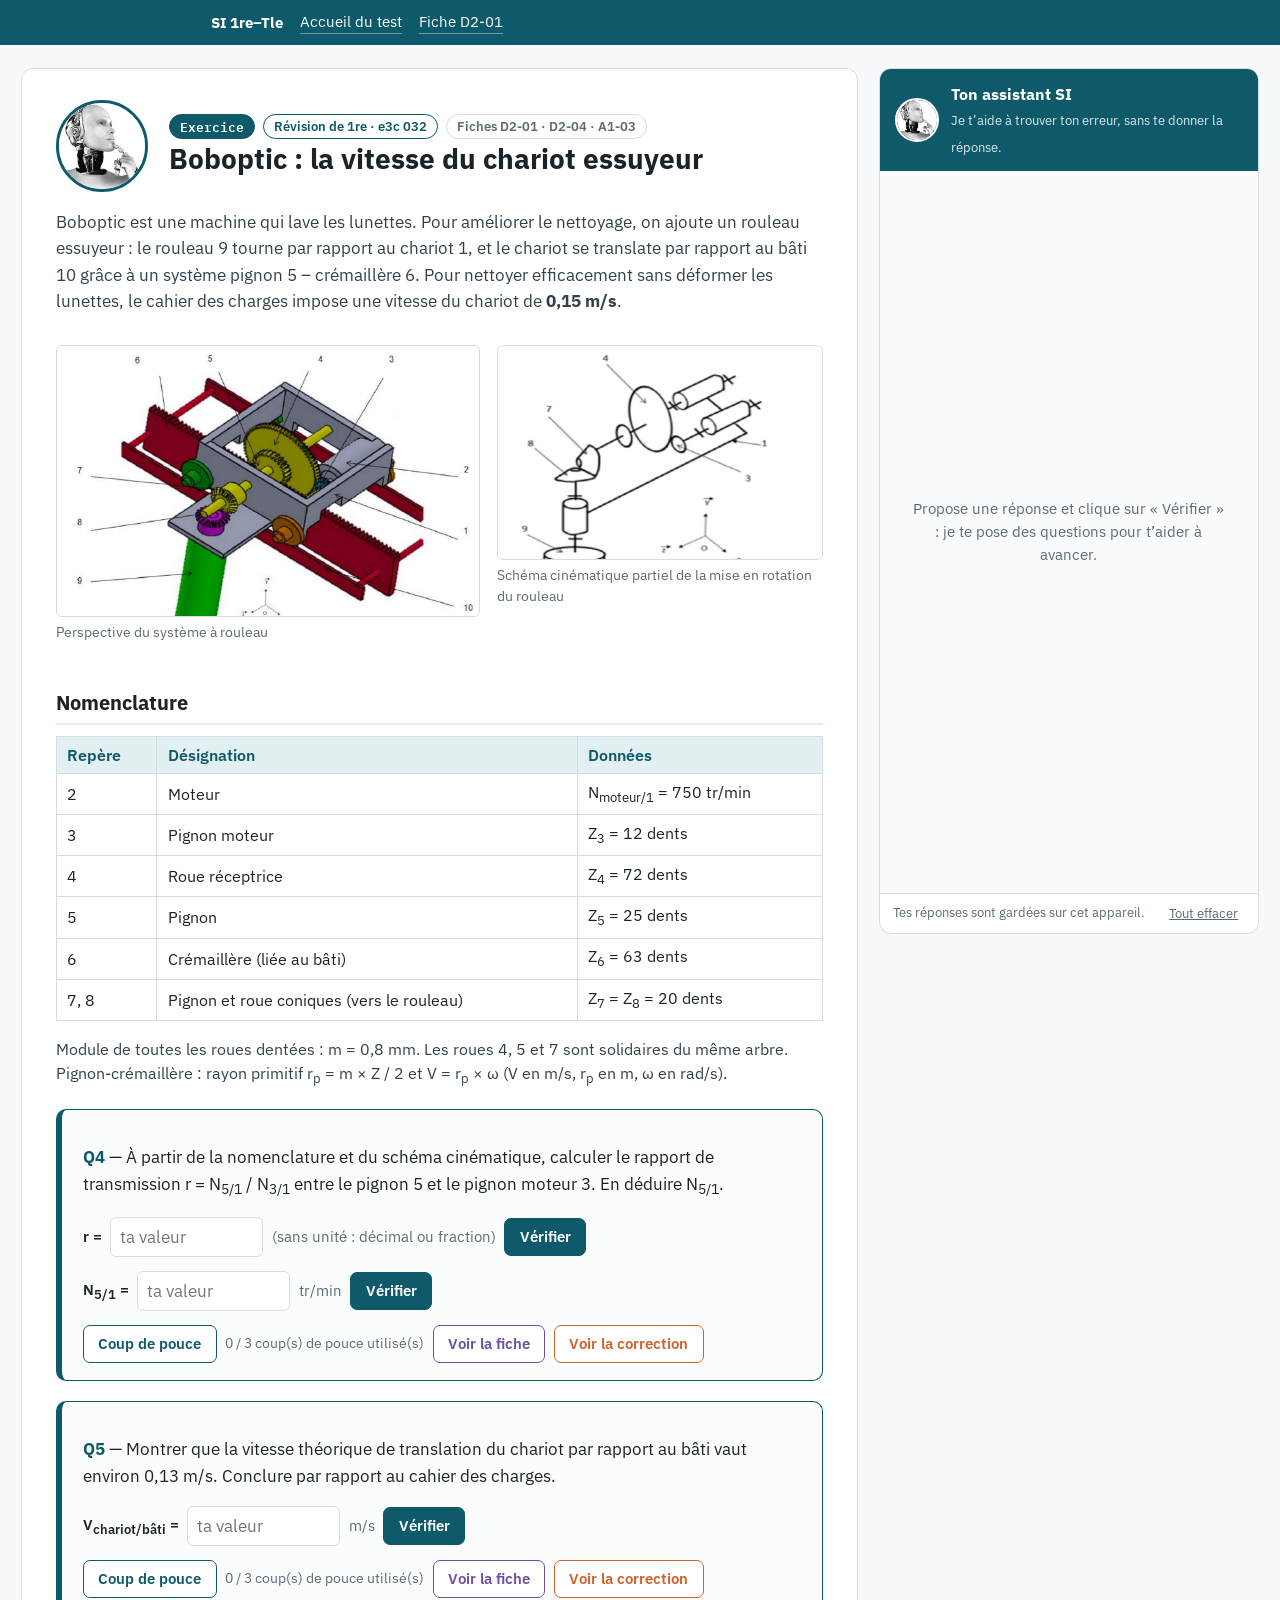
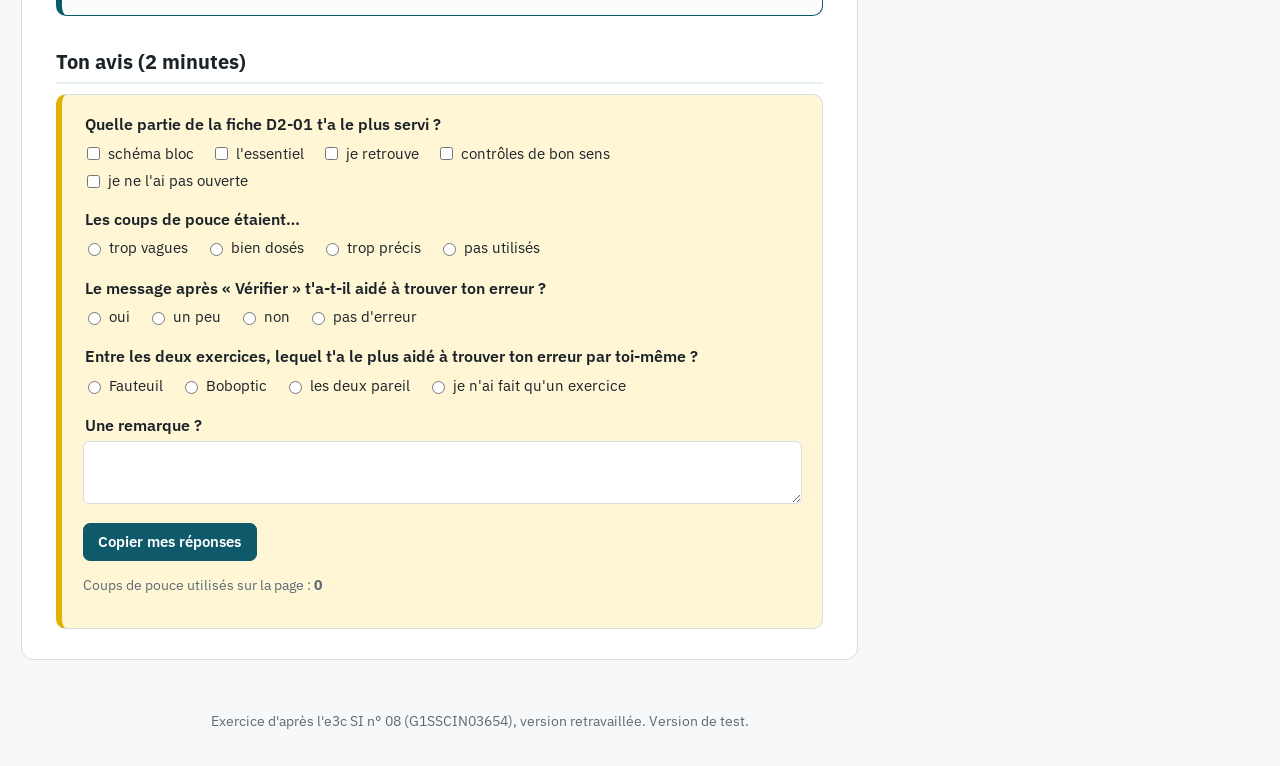
==== commit 0cd20e0c: "Add files via upload" ====
--- a/exo-boboptic.html
+++ b/exo-boboptic.html
@@ -168,7 +168,7 @@
   <section class="question" data-q="q4">
     <p><span class="qn">Q4</span> — À partir de la nomenclature et du schéma cinématique, calculer le rapport de transmission r = N<sub>5/1</sub> / N<sub>3/1</sub> entre le pignon 5 et le pignon moteur 3. En déduire N<sub>5/1</sub>.</p>
     <div class="answer">
-      <label for="r4">r =</label><input id="r4" data-k="r" inputmode="decimal" placeholder="ta valeur"><span class="unit">(sans unité, en décimal)</span>
+      <label for="r4">r =</label><input id="r4" data-k="r" inputmode="decimal" placeholder="ta valeur"><span class="unit">(sans unité : décimal ou fraction)</span>
       <button class="btn check-btn" type="button" data-k="r">Vérifier</button>
     </div>
     <div class="answer">
@@ -224,6 +224,8 @@
       <label><input type="radio" name="h" value="trop vagues">trop vagues</label><label><input type="radio" name="h" value="bien dosés">bien dosés</label><label><input type="radio" name="h" value="trop précis">trop précis</label><label><input type="radio" name="h" value="pas utilisés">pas utilisés</label></fieldset>
     <fieldset><legend>Le message après « Vérifier » t'a-t-il aidé à trouver ton erreur ?</legend>
       <label><input type="radio" name="v" value="oui">oui</label><label><input type="radio" name="v" value="un peu">un peu</label><label><input type="radio" name="v" value="non">non</label><label><input type="radio" name="v" value="pas d'erreur">pas d'erreur</label></fieldset>
+    <fieldset><legend>Entre les deux exercices, lequel t'a le plus aidé à trouver ton erreur par toi-même ?</legend>
+      <label><input type="radio" name="cmp" value="Fauteuil">Fauteuil</label><label><input type="radio" name="cmp" value="Boboptic">Boboptic</label><label><input type="radio" name="cmp" value="les deux pareil">les deux pareil</label><label><input type="radio" name="cmp" value="un seul exercice fait">je n'ai fait qu'un exercice</label></fieldset>
     <fieldset><legend>Une remarque ?</legend><textarea></textarea></fieldset>
     <button class="btn" type="button" id="copy-survey">Copier mes réponses</button><span class="copied" id="copied"></span>
     <textarea id="survey-out" hidden></textarea>
@@ -388,7 +390,8 @@
   }
 
   // ---------- questions ----------
-  function num(s){ s = (s || '').trim().replace(/\s/g,'').replace(',', '.'); return s === '' ? NaN : Number(s); }
+  function num(s){ s = (s || '').trim().replace(/\s/g,'').replace(/,/g, '.'); if(s === '') return NaN;
+    const m = s.match(/^(-?\d*\.?\d+)\/(-?\d*\.?\d+)$/); return m ? Number(m[1]) / Number(m[2]) : Number(s); }   // v3 : fractions acceptées (1/6)
   document.querySelectorAll('.question').forEach(root => {
     const q = root.dataset.q, cfg = C.questions[q]; if(!cfg) return;
     state.used[q] = state.used[q] || 0; state.tries[q] = state.tries[q] || 0;
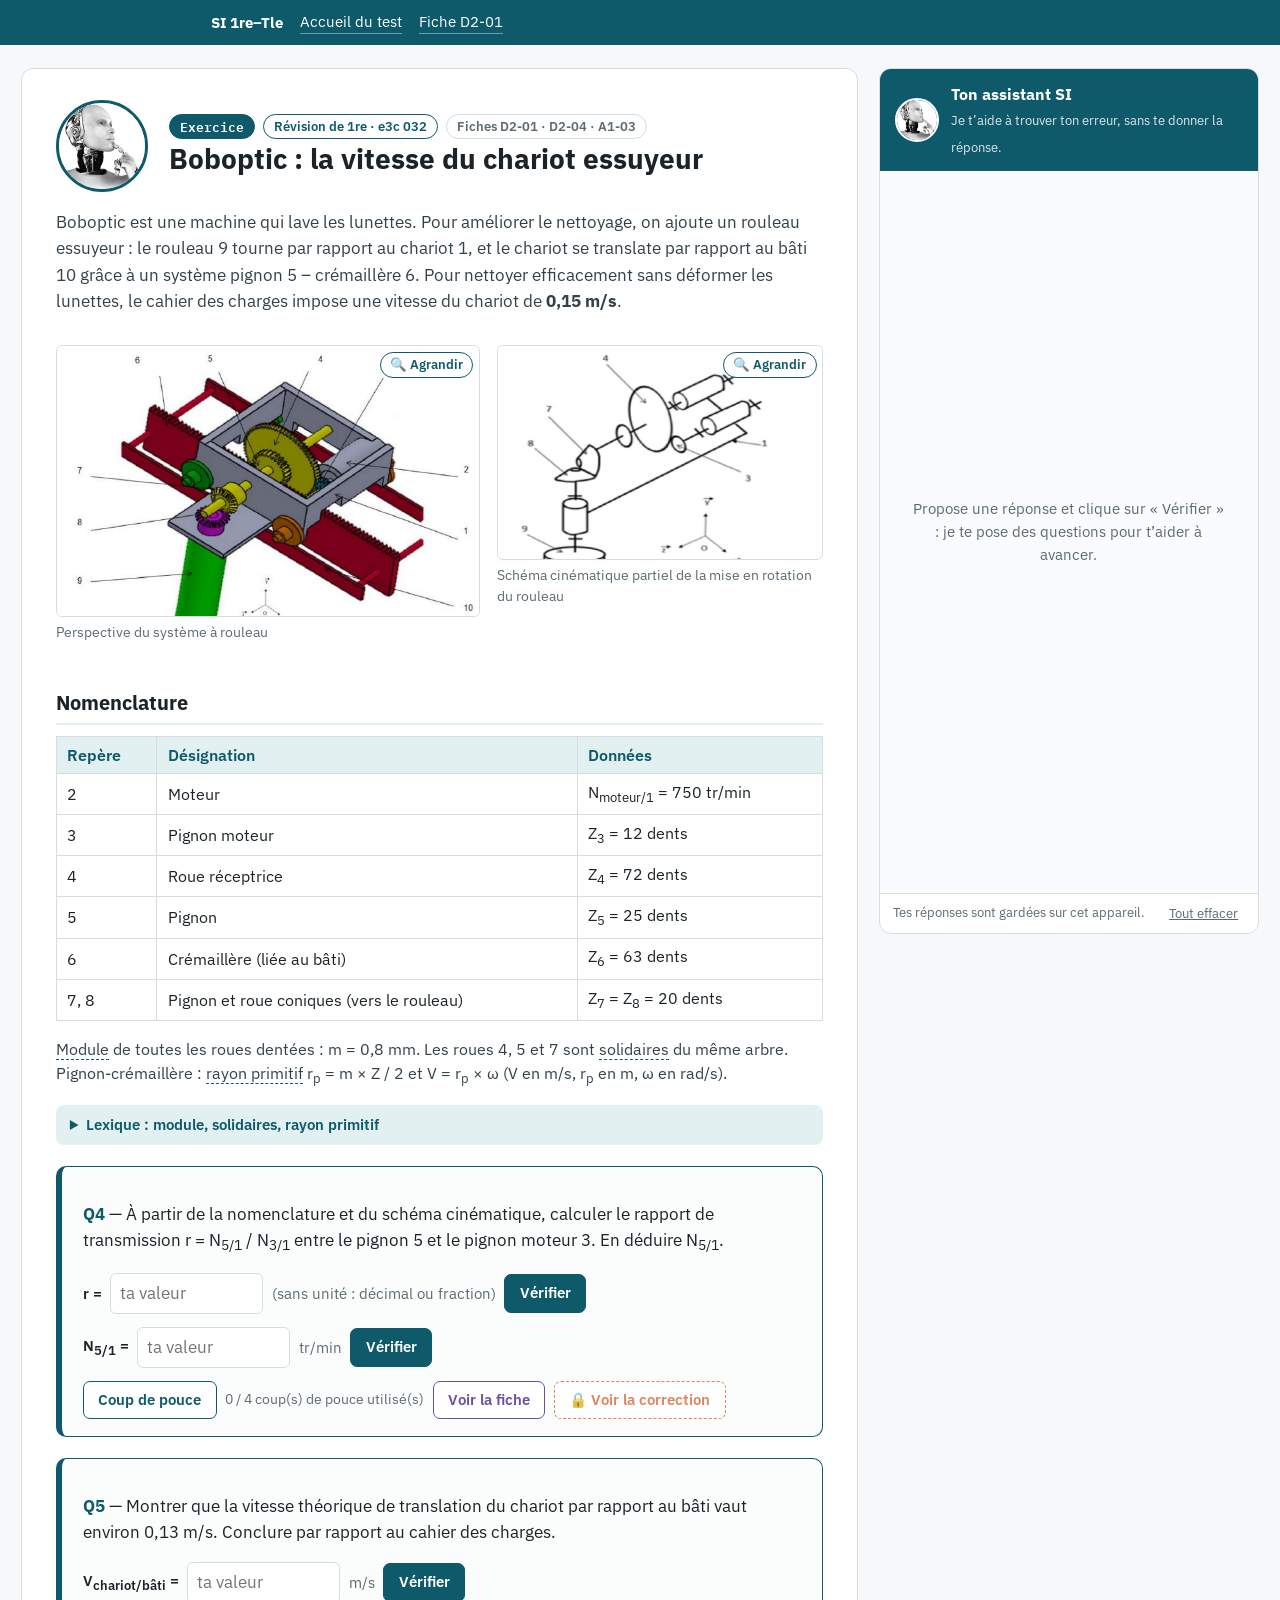
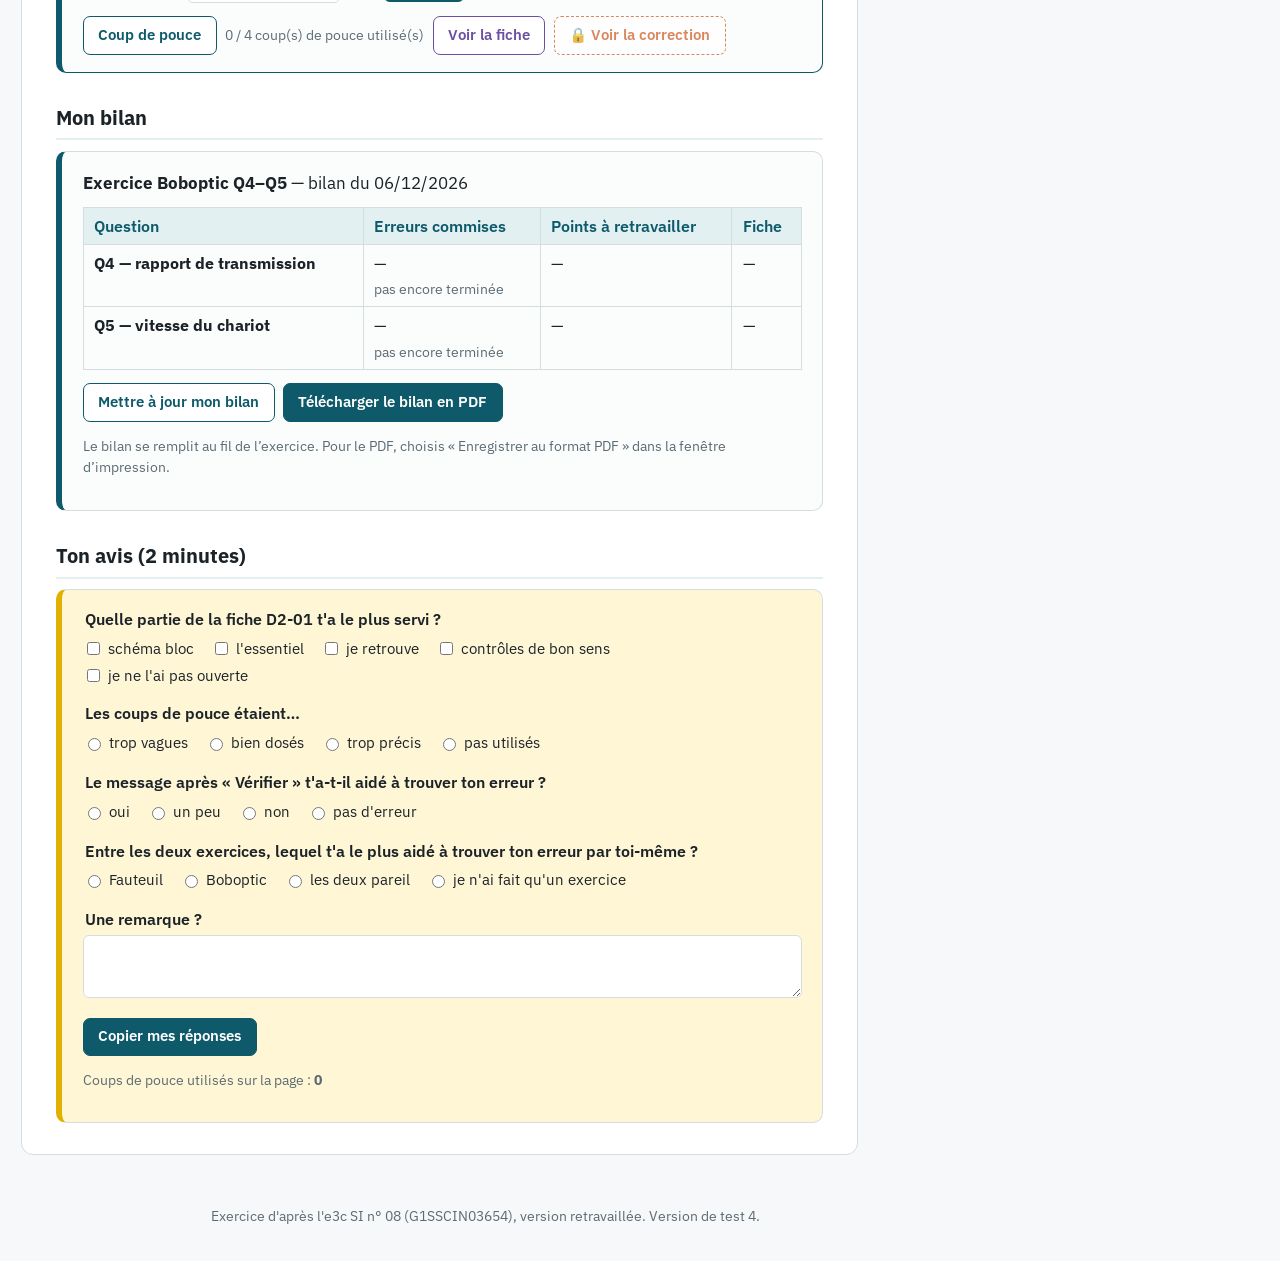
==== commit 31bce64d: "Add files via upload" ====
--- a/exo-boboptic.html
+++ b/exo-boboptic.html
@@ -131,6 +131,58 @@
 .overlay iframe{flex:1;border:none;width:100%}
 @media print{.chat,.overlay{display:none!important}.layout{display:block}}
 
+/* ===== v3 ===== */
+.btn.warn.locked{border-style:dashed;opacity:.75}
+.hl{outline:3px solid #d0202a;outline-offset:2px;border-radius:4px;scroll-margin-top:1rem}
+table.data tr.hl td{background:#fde2e2}
+.bilan{border:1px solid var(--line);border-left:6px solid var(--dom);border-radius:10px;padding:1rem 1.2rem;background:#fbfdfd}
+.bilan-title{margin:.1rem 0 .5rem}
+.bilan-t td{vertical-align:top}
+.bilan-t ul{margin:0;padding-left:1.1rem}
+.bnote{font-size:.8rem;color:var(--mute);margin-top:.25rem}
+@media print{
+  body.print-bilan .top,body.print-bilan footer,body.print-bilan .chat,body.print-bilan .overlay{display:none!important}
+  body.print-bilan .sheet>*:not(#bilan){display:none!important}
+  body.print-bilan #bilan{display:block!important;border:none;padding:0}
+  body.print-bilan #bilan .tools,body.print-bilan #bilan .counter{display:none!important}
+  body.print-bilan .layout{display:block;padding:0}
+}
+
+/* ===== v4 ===== */
+/* valeur demandée par l'assistant, dans le panneau */
+.ask{display:flex;flex-wrap:wrap;gap:.35rem;align-items:center;margin-top:.5rem;background:#fff;border:1px dashed var(--dom);border-radius:8px;padding:.4rem .5rem}
+.ask label{font-weight:600;font-size:.88rem}
+.ask input{font:inherit;font-size:.9rem;width:6.5rem;padding:.25rem .4rem;border:1px solid var(--line);border-radius:6px}
+.ask span{font-size:.85rem;color:var(--mute)}
+.ask button{font:inherit;font-size:.84rem;font-weight:600;padding:.25rem .7rem;border-radius:999px;border:1px solid var(--dom);background:var(--dom);color:#fff;cursor:pointer}
+.ask input:disabled,.ask button:disabled{opacity:.5;cursor:default}
+/* zoom sur les figures */
+figure{position:relative}
+img.zoomable{cursor:zoom-in}
+.zhint{position:absolute;right:.4rem;top:.4rem;font:inherit;font-size:.78rem;font-weight:600;background:rgba(255,255,255,.92);color:var(--dom);border:1px solid var(--dom);border-radius:999px;padding:.1rem .55rem;cursor:pointer}
+.zoom{position:fixed;inset:0;z-index:70;background:rgba(15,22,26,.92);display:none;flex-direction:column}
+.zoom.open{display:flex}
+.zbar{display:flex;align-items:center;gap:.5rem;padding:.5rem .8rem;background:var(--dom);color:#fff;font-size:.9rem}
+.zbar b{flex:1;min-width:0;overflow:hidden;text-overflow:ellipsis;white-space:nowrap}
+.zbar button{font:inherit;font-size:.9rem;font-weight:600;min-width:2.2rem;background:#fff;color:var(--dom);border:none;border-radius:6px;padding:.3rem .6rem;cursor:pointer}
+.zview{flex:1;overflow:auto;padding:8px;cursor:grab;touch-action:pan-x pan-y pinch-zoom}
+.zview.drag{cursor:grabbing}
+.zview img{display:block;margin:0 auto;max-width:none;background:#fff;border-radius:4px;user-select:none;-webkit-user-drag:none}
+.zhelp{margin:0;padding:.35rem .8rem;color:#cfd8dc;font-size:.78rem;text-align:center}
+figure.hl{outline-offset:4px}
+/* mots du lexique : définition au survol (ou au toucher) */
+.lex{font-style:normal;border-bottom:1px dashed var(--dom);cursor:help;position:relative;color:inherit}
+.lex:hover::after,.lex:focus::after{content:attr(data-def);position:absolute;left:0;top:1.5em;z-index:30;width:min(320px,80vw);background:#fff;color:var(--ink);border:1px solid var(--dom);border-radius:8px;padding:.45rem .6rem;font-size:.84rem;font-weight:400;line-height:1.4;box-shadow:0 4px 16px rgba(0,0,0,.15);white-space:normal}
+.lexique{background:var(--dom-l);border-radius:8px;padding:.5rem .8rem;margin:.6rem 0;font-size:.9rem}
+.lexique summary{cursor:pointer;font-weight:600;color:var(--dom)}
+.lexique dl{margin:.4rem 0 0}.lexique dt{font-weight:700;margin-top:.35rem}.lexique dd{margin:0 0 0 .2rem}
+@media print{.zoom,.zhint{display:none!important}}
+/* téléphone : rien ne doit dépasser de l'écran */
+.layout main,.sheet{min-width:0}
+@media (max-width:1100px){.layout{grid-template-columns:minmax(0,1fr)}}
+table.data{table-layout:auto;word-break:normal;overflow-wrap:anywhere}
+.bilan{overflow-x:auto}
+
 </style>
 </head>
 <body>
@@ -145,24 +197,31 @@
     </div>
   </div>
 
-  <p class="context">Boboptic est une machine qui lave les lunettes. Pour améliorer le nettoyage, on ajoute un rouleau essuyeur : le rouleau 9 tourne par rapport au chariot 1, et le chariot se translate par rapport au bâti 10 grâce à un système pignon 5 – crémaillère 6. Pour nettoyer efficacement sans déformer les lunettes, le cahier des charges impose une vitesse du chariot de <b>0,15 m/s</b>.</p>
+  <p class="context" id="ctx-cdc">Boboptic est une machine qui lave les lunettes. Pour améliorer le nettoyage, on ajoute un rouleau essuyeur : le rouleau 9 tourne par rapport au chariot 1, et le chariot se translate par rapport au bâti 10 grâce à un système pignon 5 – crémaillère 6. Pour nettoyer efficacement sans déformer les lunettes, le cahier des charges impose une vitesse du chariot de <b>0,15 m/s</b>.</p>
 
   <div class="figs">
-    <figure><img src="[data-uri]" alt="Perspective du système à rouleau"><figcaption>Perspective du système à rouleau</figcaption></figure>
-    <figure><img src="[data-uri]